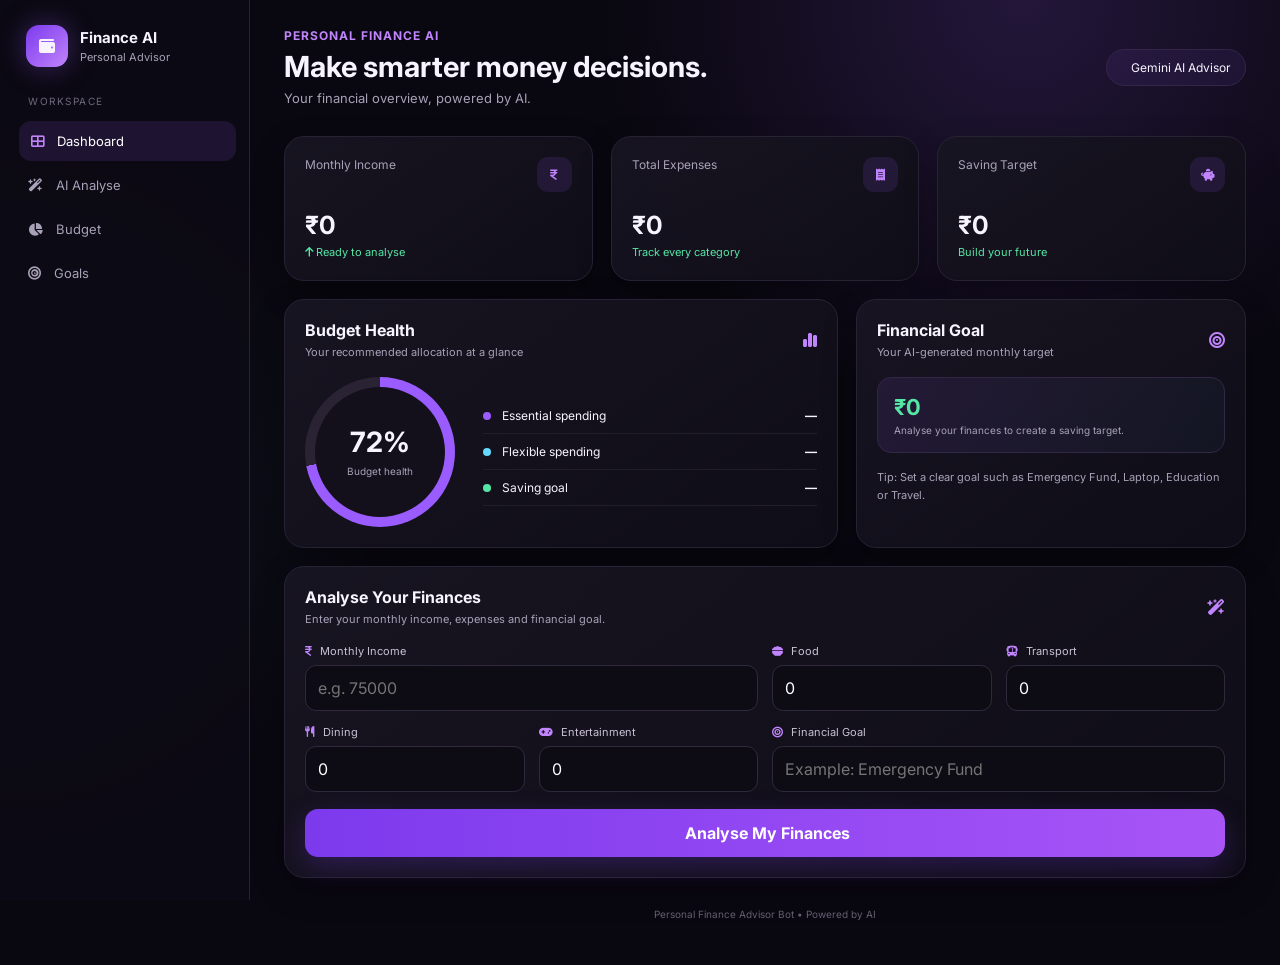
==== templates/index.html @ 284d6d4d "Initial commit - Personal Finance Advisor Bot" ====
<!DOCTYPE html>
<html lang="en">
<head>
<meta charset="UTF-8">
<meta name="viewport" content="width=device-width, initial-scale=1.0">

<title>Personal Finance AI</title>

<link rel="preconnect" href="https://fonts.googleapis.com">
<link rel="preconnect" href="https://fonts.gstatic.com" crossorigin>
<link href="https://fonts.googleapis.com/css2?family=Inter:wght@400;500;600;700;800&display=swap" rel="stylesheet">

<link rel="stylesheet"
href="https://cdnjs.cloudflare.com/ajax/libs/font-awesome/6.5.2/css/all.min.css">

<style>

*{
    box-sizing:border-box;
    margin:0;
    padding:0;
}

:root{
    --bg:#09070f;
    --panel:#12101b;
    --panel2:#171421;
    --line:#282235;
    --purple:#9b5cff;
    --violet:#c084fc;
    --text:#f7f3ff;
    --muted:#a8a1b8;
    --green:#55e6a5;
    --red:#ff6b8a;
    --cyan:#64d9ff;
}

body{
    font-family:Inter,sans-serif;
    background:
    radial-gradient(
        circle at 80% 0%,
        rgba(155,92,255,.18),
        transparent 30%
    ),
    radial-gradient(
        circle at 0% 50%,
        rgba(100,217,255,.07),
        transparent 28%
    ),
    var(--bg);

    color:var(--text);
    min-height:100vh;
}

button,
input{
    font:inherit;
}

/* ================= SIDEBAR ================= */

.app{
    display:flex;
    min-height:100vh;
}

.sidebar{
    width:250px;

    background:rgba(13,11,20,.9);

    border-right:1px solid var(--line);

    padding:25px 16px;

    position:fixed;

    inset:0 auto 0 0;

    z-index:10;
}

.logo{
    display:flex;
    align-items:center;
    gap:12px;

    padding:0 10px 28px;
}

.logo-icon{
    width:42px;
    height:42px;

    border-radius:13px;

    display:grid;
    place-items:center;

    background:
    linear-gradient(
        135deg,
        #7c3aed,
        #c084fc
    );

    box-shadow:
    0 0 28px rgba(155,92,255,.35);
}

.logo h2{
    font-size:15px;
}

.logo span{
    display:block;

    color:var(--muted);

    font-size:11px;

    margin-top:3px;
}

.nav-title{
    font-size:10px;

    text-transform:uppercase;

    letter-spacing:1.5px;

    color:#6f687e;

    padding:0 12px 10px;
}

.nav a{
    display:flex;

    align-items:center;

    gap:13px;

    color:var(--muted);

    text-decoration:none;

    padding:12px;

    border-radius:12px;

    margin:4px 0;

    font-size:13px;

    transition:.25s;
}

.nav a:hover,
.nav a.active{

    background:
    rgba(155,92,255,.13);

    color:#fff;

    transform:translateX(3px);
}

.nav a.active i{
    color:var(--violet);
}

/* ================= MAIN ================= */

.main{
    margin-left:250px;

    width:
    calc(100% - 250px);

    padding:
    28px 34px 45px;
}

.topbar{
    display:flex;

    justify-content:space-between;

    align-items:center;

    margin-bottom:30px;
}

.eyebrow{
    color:var(--violet);

    font-size:12px;

    font-weight:700;

    letter-spacing:1px;

    text-transform:uppercase;
}

.topbar h1{
    font-size:29px;

    margin-top:6px;
}

.topbar p{
    color:var(--muted);

    font-size:13px;

    margin-top:6px;
}

.ai-badge{
    padding:10px 14px;

    border:1px solid #34254b;

    border-radius:30px;

    background:
    rgba(155,92,255,.08);

    font-size:12px;
}

.ai-badge i{
    color:var(--violet);

    margin-right:7px;
}

/* ================= GRID ================= */

.grid{
    display:grid;

    grid-template-columns:
    repeat(12,1fr);

    gap:18px;
}

.card{
    background:
    linear-gradient(
        145deg,
        rgba(24,21,34,.95),
        rgba(15,13,23,.95)
    );

    border:1px solid var(--line);

    border-radius:20px;

    padding:20px;

    box-shadow:
    0 12px 35px rgba(0,0,0,.18);

    transition:.25s;
}

.card:hover{

    transform:
    translateY(-3px);

    border-color:#403153;

    box-shadow:
    0 18px 45px rgba(0,0,0,.25);
}

/* ================= STAT CARDS ================= */

.stat{
    grid-column:span 4;

    min-height:135px;
}

.stat-head{
    display:flex;

    justify-content:space-between;

    color:var(--muted);

    font-size:12px;
}

.stat-icon{
    width:35px;
    height:35px;

    border-radius:11px;

    display:grid;

    place-items:center;

    background:
    rgba(155,92,255,.12);

    color:var(--violet);
}

.stat h2{
    font-size:25px;

    margin-top:18px;
}

.stat small{
    color:var(--green);

    font-size:11px;
}

/* ================= SECTIONS ================= */

.section-card{
    grid-column:span 7;
}

.side-card{
    grid-column:span 5;
}

.card-title{
    display:flex;

    justify-content:space-between;

    align-items:center;

    margin-bottom:18px;
}

.card-title h3{
    font-size:16px;
}

.card-title p{
    color:var(--muted);

    font-size:11px;

    margin-top:5px;
}

/* ================= CIRCLE ================= */

.circle-wrap{
    display:flex;

    align-items:center;

    gap:28px;
}

.circle{

    width:150px;
    height:150px;

    border-radius:50%;

    display:grid;

    place-items:center;

    position:relative;

    background:
    conic-gradient(
        var(--purple) 0 72%,
        #292333 72% 100%
    );

    animation:
    circleIn 1s ease both;
}

.circle:before{

    content:"";

    position:absolute;

    inset:10px;

    border-radius:50%;

    background:#13101c;
}

.circle-content{

    position:relative;

    text-align:center;
}

.circle-content strong{

    display:block;

    font-size:28px;
}

.circle-content span{

    color:var(--muted);

    font-size:10px;
}

.legend{
    flex:1;
}

.legend-row{

    display:flex;

    justify-content:space-between;

    padding:10px 0;

    border-bottom:1px solid #211d2b;

    font-size:12px;
}

.dot{

    width:8px;
    height:8px;

    border-radius:50%;

    display:inline-block;

    margin-right:8px;

    background:var(--purple);
}

/* ================= FORM ================= */

.form-card{
    grid-column:span 12;
}

.form-grid{

    display:grid;

    grid-template-columns:
    repeat(4,1fr);

    gap:14px;
}

.input-group label{

    display:block;

    color:#c9c2d5;

    font-size:11px;

    margin-bottom:7px;
}

.input-group label i{

    color:var(--violet);

    margin-right:5px;
}

.input-group input{

    width:100%;

    background:#0d0b14;

    border:1px solid #30293c;

    color:#fff;

    border-radius:11px;

    padding:12px;

    outline:none;

    transition:.2s;
}

.input-group input:focus{

    border-color:var(--purple);

    box-shadow:
    0 0 0 3px
    rgba(155,92,255,.1);
}

.full{
    grid-column:span 2;
}

/* ================= BUTTON ================= */

.analyse-btn{

    margin-top:17px;

    width:100%;

    border:0;

    border-radius:13px;

    padding:14px;

    color:white;

    font-weight:700;

    cursor:pointer;

    background:
    linear-gradient(
        90deg,
        #7c3aed,
        #a855f7
    );

    box-shadow:
    0 10px 28px
    rgba(124,58,237,.25);

    transition:.25s;
}

.analyse-btn:hover{

    transform:
    translateY(-2px);

    box-shadow:
    0 15px 35px
    rgba(124,58,237,.35);
}

/* ================= LOADING ================= */

.loading{

    padding:20px;

    text-align:center;

    color:var(--violet);

    animation:pulse 1s infinite;
}

.hidden{
    display:none!important;
}

/* ================= RESULTS ================= */

.results-section{
    margin-top:18px;
}

/* ================= BUDGET ================= */

.budget-item{

    padding:14px;

    background:#0f0d16;

    border:1px solid #262130;

    border-radius:14px;

    margin:10px 0;
}

.budget-item-top{

    display:flex;

    justify-content:space-between;

    font-size:13px;
}

.budget-item-top strong{
    color:var(--green);
}

.budget-percentage{

    display:flex;

    justify-content:space-between;

    color:var(--muted);

    font-size:11px;

    margin:10px 0 6px;
}

.progress-track{

    height:6px;

    background:#292433;

    border-radius:10px;

    overflow:hidden;
}

.progress-bar{

    height:100%;

    border-radius:10px;

    background:
    linear-gradient(
        90deg,
        #7c3aed,
        #c084fc
    );

    transition:
    width 1s ease;
}

/* ================= ANALYSIS ================= */

.analysis-chip{

    display:flex;

    gap:12px;

    padding:14px;

    border-radius:14px;

    margin:10px 0;

    border:1px solid #292334;
}

.analysis-chip.on-track{

    background:
    rgba(85,230,165,.06);

    border-left:
    3px solid var(--green);
}

.analysis-chip.overspending{

    background:
    rgba(255,107,138,.06);

    border-left:
    3px solid var(--red);
}

.analysis-icon{

    padding-top:2px;

    color:var(--green);
}

.overspending .analysis-icon{
    color:var(--red);
}

.analysis-content{
    flex:1;
}

.analysis-top{

    display:flex;

    gap:7px;

    align-items:center;
}

.analysis-status{

    color:var(--muted);

    font-size:11px;
}

.analysis-details{

    display:flex;

    gap:15px;

    color:#d8d1e3;

    font-size:11px;

    margin:7px 0;
}

.analysis-content p{

    color:var(--muted);

    font-size:11px;

    line-height:1.5;
}

/* ================= SUGGESTIONS ================= */

.suggestions-list{
    list-style:none;
}

.suggestions-list li{

    display:flex;

    gap:12px;

    padding:13px 0;

    border-bottom:1px solid #272231;
}

.suggestion-icon{

    width:32px;

    height:32px;

    border-radius:10px;

    display:grid;

    place-items:center;

    background:
    rgba(155,92,255,.12);

    color:var(--violet);
}

.suggestion-content{
    flex:1;

    font-size:12px;
}

.suggestion-meta{

    display:flex;

    gap:14px;

    color:var(--muted);

    font-size:10px;

    margin-top:6px;
}

/* ================= GOAL ================= */

.target-card{

    margin-top:12px;

    padding:16px;

    border-radius:14px;

    background:
    linear-gradient(
        90deg,
        rgba(155,92,255,.1),
        rgba(100,217,255,.04)
    );

    border:1px solid #332747;
}

.target-card strong{

    font-size:22px;

    color:var(--green);
}

.target-card span{

    display:block;

    color:var(--muted);

    font-size:10px;

    margin-top:4px;
}

/* ================= FOOTER ================= */

footer{

    text-align:center;

    color:#655e70;

    font-size:10px;

    margin-top:30px;
}

/* ================= ANIMATIONS ================= */

@keyframes circleIn{

    from{
        transform:
        scale(.75)
        rotate(-45deg);

        opacity:0;
    }

    to{
        transform:
        scale(1)
        rotate(0);

        opacity:1;
    }
}

@keyframes pulse{

    50%{
        opacity:.45;
    }
}

/* ================= RESPONSIVE ================= */

@media(max-width:1000px){

    .sidebar{
        width:78px;
    }

    .logo div:last-child,
    .nav-title,
    .nav a span{
        display:none;
    }

    .nav a{
        justify-content:center;
    }

    .main{

        margin-left:78px;

        width:
        calc(100% - 78px);
    }

    .stat{
        grid-column:span 6;
    }

    .section-card,
    .side-card{
        grid-column:span 12;
    }
}

@media(max-width:650px){

    .main{
        padding:20px 14px;
    }

    .topbar h1{
        font-size:22px;
    }

    .stat,
    .section-card,
    .side-card,
    .form-card{
        grid-column:span 12;
    }

    .form-grid{
        grid-template-columns:1fr;
    }

    .full{
        grid-column:span 1;
    }

    .circle-wrap{
        flex-direction:column;
    }

    .sidebar{
        display:none;
    }

    .main{
        margin-left:0;

        width:100%;
    }
}

</style>
</head>


<body>

<div class="app">

<!-- ================= SIDEBAR ================= -->

<aside class="sidebar">

<div class="logo">

<div class="logo-icon">
<i class="fa-solid fa-wallet"></i>
</div>

<div>
<h2>Finance AI</h2>
<span>Personal Advisor</span>
</div>

</div>


<div class="nav-title">
Workspace
</div>


<nav class="nav">

<a class="active" href="#dashboard">

<i class="fa-solid fa-table-cells-large"></i>

<span>
Dashboard
</span>

</a>


<a href="#analyse">

<i class="fa-solid fa-wand-magic-sparkles"></i>

<span>
AI Analyse
</span>

</a>


<a href="#budget">

<i class="fa-solid fa-chart-pie"></i>

<span>
Budget
</span>

</a>


<a href="#goals">

<i class="fa-solid fa-bullseye"></i>

<span>
Goals
</span>

</a>

</nav>

</aside>


<!-- ================= MAIN ================= -->

<main class="main">


<header class="topbar" id="dashboard">

<div>

<div class="eyebrow">
Personal Finance AI
</div>

<h1>
Make smarter money decisions.
</h1>

<p>
Your financial overview, powered by AI.
</p>

</div>


<div class="ai-badge">

<i class="fa-solid fa-sparkles"></i>

Gemini AI Advisor

</div>

</header>


<!-- ================= STATS ================= -->

<div class="grid">


<div class="card stat">

<div class="stat-head">

<span>
Monthly Income
</span>

<div class="stat-icon">
<i class="fa-solid fa-indian-rupee-sign"></i>
</div>

</div>

<h2 id="incomeStat">
₹0
</h2>

<small>
<i class="fa-solid fa-arrow-up"></i>
Ready to analyse
</small>

</div>


<div class="card stat">

<div class="stat-head">

<span>
Total Expenses
</span>

<div class="stat-icon">
<i class="fa-solid fa-receipt"></i>
</div>

</div>

<h2 id="expenseStat">
₹0
</h2>

<small>
Track every category
</small>

</div>


<div class="card stat">

<div class="stat-head">

<span>
Saving Target
</span>

<div class="stat-icon">
<i class="fa-solid fa-piggy-bank"></i>
</div>

</div>

<h2 id="savingStat">
₹0
</h2>

<small>
Build your future
</small>

</div>


<!-- ================= BUDGET HEALTH ================= -->

<section class="card section-card" id="budget">

<div class="card-title">

<div>

<h3>
Budget Health
</h3>

<p>
Your recommended allocation at a glance
</p>

</div>

<i class="fa-solid fa-chart-simple"
style="color:var(--violet)">
</i>

</div>


<div class="circle-wrap">


<div class="circle">

<div class="circle-content">

<strong id="healthPercent">
72%
</strong>

<span>
Budget health
</span>

</div>

</div>


<div class="legend" id="budgetSummary">

<div class="legend-row">

<span>
<i class="dot"></i>
Essential spending
</span>

<b>—</b>

</div>


<div class="legend-row">

<span>
<i class="dot"
style="background:var(--cyan)">
</i>

Flexible spending
</span>

<b>—</b>

</div>


<div class="legend-row">

<span>
<i class="dot"
style="background:var(--green)">
</i>

Saving goal
</span>

<b>—</b>

</div>

</div>

</div>

</section>


<!-- ================= FINANCIAL GOAL ================= -->

<section class="card side-card" id="goals">

<div class="card-title">

<div>

<h3>
Financial Goal
</h3>

<p>
Your AI-generated monthly target
</p>

</div>

<i class="fa-solid fa-bullseye"
style="color:var(--violet)">
</i>

</div>


<div class="target-card">

<strong id="goalAmount">
₹0
</strong>

<span id="goalText">
Analyse your finances to create a saving target.
</span>

</div>


<div style="
margin-top:16px;
color:var(--muted);
font-size:11px;
line-height:1.6">

Tip: Set a clear goal such as Emergency Fund,
Laptop, Education or Travel.

</div>

</section>


<!-- ================= FORM ================= -->

<section class="card form-card" id="analyse">

<div class="card-title">

<div>

<h3>
Analyse Your Finances
</h3>

<p>
Enter your monthly income, expenses and financial goal.
</p>

</div>

<i class="fa-solid fa-wand-magic-sparkles"
style="color:var(--violet)">
</i>

</div>


<form id="financeForm">


<div class="form-grid">


<div class="input-group full">

<label for="income">

<i class="fa-solid fa-indian-rupee-sign"></i>

Monthly Income

</label>

<input
type="number"
id="income"
min="1"
placeholder="e.g. 75000"
required
>

</div>


<div class="input-group">

<label for="food">

<i class="fa-solid fa-bowl-food"></i>

Food

</label>

<input
type="number"
id="food"
min="0"
value="0"
>

</div>


<div class="input-group">

<label for="transport">

<i class="fa-solid fa-bus"></i>

Transport

</label>

<input
type="number"
id="transport"
min="0"
value="0"
>

</div>


<div class="input-group">

<label for="dining">

<i class="fa-solid fa-utensils"></i>

Dining

</label>

<input
type="number"
id="dining"
min="0"
value="0"
>

</div>


<div class="input-group">

<label for="entertainment">

<i class="fa-solid fa-gamepad"></i>

Entertainment

</label>

<input
type="number"
id="entertainment"
min="0"
value="0"
>

</div>


<div class="input-group full">

<label for="goal">

<i class="fa-solid fa-bullseye"></i>

Financial Goal

</label>

<input
type="text"
id="goal"
placeholder="Example: Emergency Fund"
>

</div>


</div>


<button
class="analyse-btn"
type="submit">

<i class="fa-solid fa-sparkles"></i>

Analyse My Finances

</button>


</form>

</section>

</div>


<!-- ================= LOADING ================= -->

<div
id="loading"
class="loading hidden">

<i class="fa-solid fa-spinner fa-spin"></i>

Analysing your finances with AI...

</div>


<!-- ================= RESULTS ================= -->

<section
id="resultsSection"
class="results-section hidden">


<div class="grid">


<!-- BUDGET RESULT -->

<section class="card section-card">

<div class="card-title">

<div>

<h3>
Budget Plan
</h3>

<p>
Recommended monthly allocation
</p>

</div>

<i class="fa-solid fa-wallet"
style="color:var(--violet)">
</i>

</div>


<div id="budgetResults">
</div>

</section>


<!-- ANALYSIS RESULT -->

<section class="card side-card">

<div class="card-title">

<div>

<h3>
Spending Analysis
</h3>

<p>
Understand your spending behaviour
</p>

</div>

<i class="fa-solid fa-chart-column"
style="color:var(--violet)">
</i>

</div>


<div id="analysisResults">
</div>

</section>


<!-- SUGGESTIONS -->

<section class="card form-card">

<div class="card-title">

<div>

<h3>
Saving Suggestions
</h3>

<p>
AI-powered actions to improve your savings
</p>

</div>

<i class="fa-solid fa-piggy-bank"
style="color:var(--violet)">
</i>

</div>


<ol
id="suggestionResults"
class="suggestions-list">
</ol>

</section>


</div>

</section>


<footer>

Personal Finance Advisor Bot
•
Powered by AI

</footer>


</main>

</div>


<script>

/* ================= HELPERS ================= */

const form =
document.getElementById("financeForm");


const money =
n =>
"₹" +
Number(n || 0)
.toLocaleString("en-IN");


function escapeHtml(value){

    const div =
    document.createElement("div");

    div.textContent =
    String(value ?? "");

    return div.innerHTML;
}


/* ================= FORM SUBMIT ================= */

form.addEventListener(
"submit",
async function(event){

event.preventDefault();


const income =
Number(
document.getElementById("income").value || 0
);


const expenses = {

food:
document.getElementById("food").value,

transport:
document.getElementById("transport").value,

dining:
document.getElementById("dining").value,

entertainment:
document.getElementById("entertainment").value

};


const total =
Object.values(expenses)
.reduce(
(sum,value) =>
sum + Number(value || 0),
0
);


/* Update stats */

document.getElementById(
"incomeStat"
).textContent =
money(income);


document.getElementById(
"expenseStat"
).textContent =
money(total);


/* Loading */

const loading =
document.getElementById("loading");


const results =
document.getElementById(
"resultsSection"
);


loading.classList.remove(
"hidden"
);


results.classList.add(
"hidden"
);


try{


const response =
await fetch(
"/analyse",
{

method:"POST",

headers:{
"Content-Type":
"application/json"
},

body:
JSON.stringify({

income:income,

expenses:expenses,

goal:
document.getElementById(
"goal"
).value

})

}
);


const result =
await response.json();


if(!response.ok){

throw new Error(
result.details ||
result.error ||
"Something went wrong"
);

}


displayResults(result);


results.classList.remove(
"hidden"
);


setTimeout(
() => {

results.scrollIntoView({

behavior:"smooth",

block:"start"

});

},
100
);


}

catch(error){

alert(
"❌ Gemini API Error: " +
error.message
);

console.error(error);

}

finally{

loading.classList.add(
"hidden"
);

}

}
);


/* ================= DISPLAY RESULTS ================= */

function displayResults(data){

const budget =
data.budget_plan || {};


const all = [

...(budget.fixed_expenses || []),

...(budget.variable_expenses || [])

];


const totalBudget =
all.reduce(
(sum,item) =>
sum + Number(item.amount || 0),
0
);


const income =
Number(
document.getElementById(
"income"
).value || 0
);


const saving =
Number(
budget.saving_target || 0
);


/* Stats */

document.getElementById(
"savingStat"
).textContent =
money(saving);


document.getElementById(
"goalAmount"
).textContent =
money(saving);


document.getElementById(
"goalText"
).textContent =

document.getElementById(
"goal"
).value ||

"Recommended monthly savings goal";


/* Budget health */

const health =
income
?
Math.max(
0,
Math.min(
100,
Math.round(
(1 - totalBudget / income)
* 100
)
)
)
:
0;


document.getElementById(
"healthPercent"
).textContent =
health + "%";


/* Summary */

document.getElementById(
"budgetSummary"
).innerHTML = `

<div class="legend-row">

<span>

<i class="dot"></i>

Recommended expenses

</span>

<b>
${money(totalBudget)}
</b>

</div>


<div class="legend-row">

<span>

<i
class="dot"
style="background:var(--cyan)">
</i>

Saving target

</span>

<b>
${money(saving)}
</b>

</div>


<div class="legend-row">

<span>

<i
class="dot"
style="background:var(--green)">
</i>

Income

</span>

<b>
${money(income)}
</b>

</div>

`;


/* Budget */

const budgetContainer =
document.getElementById(
"budgetResults"
);


budgetContainer.innerHTML =
"";


all.forEach(
item => {

addBudgetCard(
item.category,
item.amount,
item.percentage,
budgetContainer
);

}
);


addSavingTargetCard(
saving,
budgetContainer
);


/* Analysis */

const analysisContainer =
document.getElementById(
"analysisResults"
);


analysisContainer.innerHTML =
"";


(
data.spending_analysis || []
)
.forEach(
item => {

addAnalysisCard(
item,
analysisContainer
);

}
);


/* Suggestions */

const suggestionContainer =
document.getElementById(
"suggestionResults"
);


suggestionContainer.innerHTML =
"";


(
data.saving_suggestions || []
)
.forEach(
item => {

addSuggestion(
item,
suggestionContainer
);

}
);

}


/* ================= BUDGET CARD ================= */

function addBudgetCard(
category,
amount,
percentage,
container
){

const percentageValue =
Math.max(
0,
Math.min(
100,
Number(percentage || 0)
)
);


const div =
document.createElement("div");


div.className =
"budget-item";


div.innerHTML = `

<div class="budget-item-top">

<span>
${escapeHtml(
category || "Budget"
)}
</span>

<strong>
${money(amount)}
</strong>

</div>


<div class="budget-percentage">

<span>
Recommended allocation
</span>

<span>
${percentageValue}%
</span>

</div>


<div class="progress-track">

<div
class="progress-bar"
style="width:${percentageValue}%">
</div>

</div>

`;


container.appendChild(
div
);

}


/* ================= SAVING TARGET ================= */

function addSavingTargetCard(
amount,
container
){

const div =
document.createElement("div");


div.className =
"budget-item";


div.innerHTML = `

<div class="budget-item-top">

<span>

<i class="fa-solid fa-piggy-bank"></i>

Saving Target

</span>

<strong>
${money(amount)}
</strong>

</div>


<div
style="
color:var(--muted);
font-size:11px;
margin-top:7px;
">

<i class="fa-solid fa-bullseye"></i>

Recommended monthly savings goal

</div>

`;


container.appendChild(
div
);

}


/* ================= ANALYSIS ================= */

function addAnalysisCard(
item,
container
){

if(
!item ||
typeof item !== "object"
){

item = {

category:"Expense",

amount:0,

percentage:0,

status:"On Track",

message:String(item)

};

}


const isOverspending =

String(
item.status || ""
)
.toLowerCase()
.includes(
"overspending"
);


const div =
document.createElement("div");


div.className =

"analysis-chip " +

(
isOverspending
?
"overspending"
:
"on-track"
);


div.innerHTML = `

<div class="analysis-icon">

<i
class="fa-solid
${isOverspending
?
"fa-triangle-exclamation"
:
"fa-circle-check"}">
</i>

</div>


<div class="analysis-content">


<div class="analysis-top">

<strong>

${escapeHtml(
item.category ||
"Expense"
)}

</strong>

<span class="analysis-status">

${escapeHtml(
item.status ||
"On Track"
)}

</span>

</div>


<div class="analysis-details">

<span>
${money(item.amount)}
</span>

<span>
${Number(item.percentage || 0)}%
of income
</span>

</div>


<p>

${escapeHtml(
item.message ||
"Spending analysis available."
)}

</p>


</div>

`;


container.appendChild(
div
);

}


/* ================= SUGGESTIONS ================= */

function addSuggestion(
item,
container
){

const li =
document.createElement("li");


if(
item &&
typeof item === "object"
){

li.innerHTML = `

<span class="suggestion-icon">

<i class="fa-solid fa-piggy-bank">
</i>

</span>


<div class="suggestion-content">

<strong>

${escapeHtml(
item.suggestion ||
"Saving suggestion"
)}

</strong>


<div class="suggestion-meta">

<span>

<i class="fa-solid fa-indian-rupee-sign">
</i>

Save
${money(item.amount)}

</span>


<span>

<i class="fa-solid fa-bullseye">
</i>

${escapeHtml(
item.target ||
"Monthly savings"
)}

</span>

</div>

</div>

`;

}

else{

li.innerHTML = `

<span class="suggestion-icon">

<i class="fa-solid fa-piggy-bank">
</i>

</span>

<span>
${escapeHtml(item)}
</span>

`;

}


container.appendChild(
li
);

}

</script>

</body>
</html>
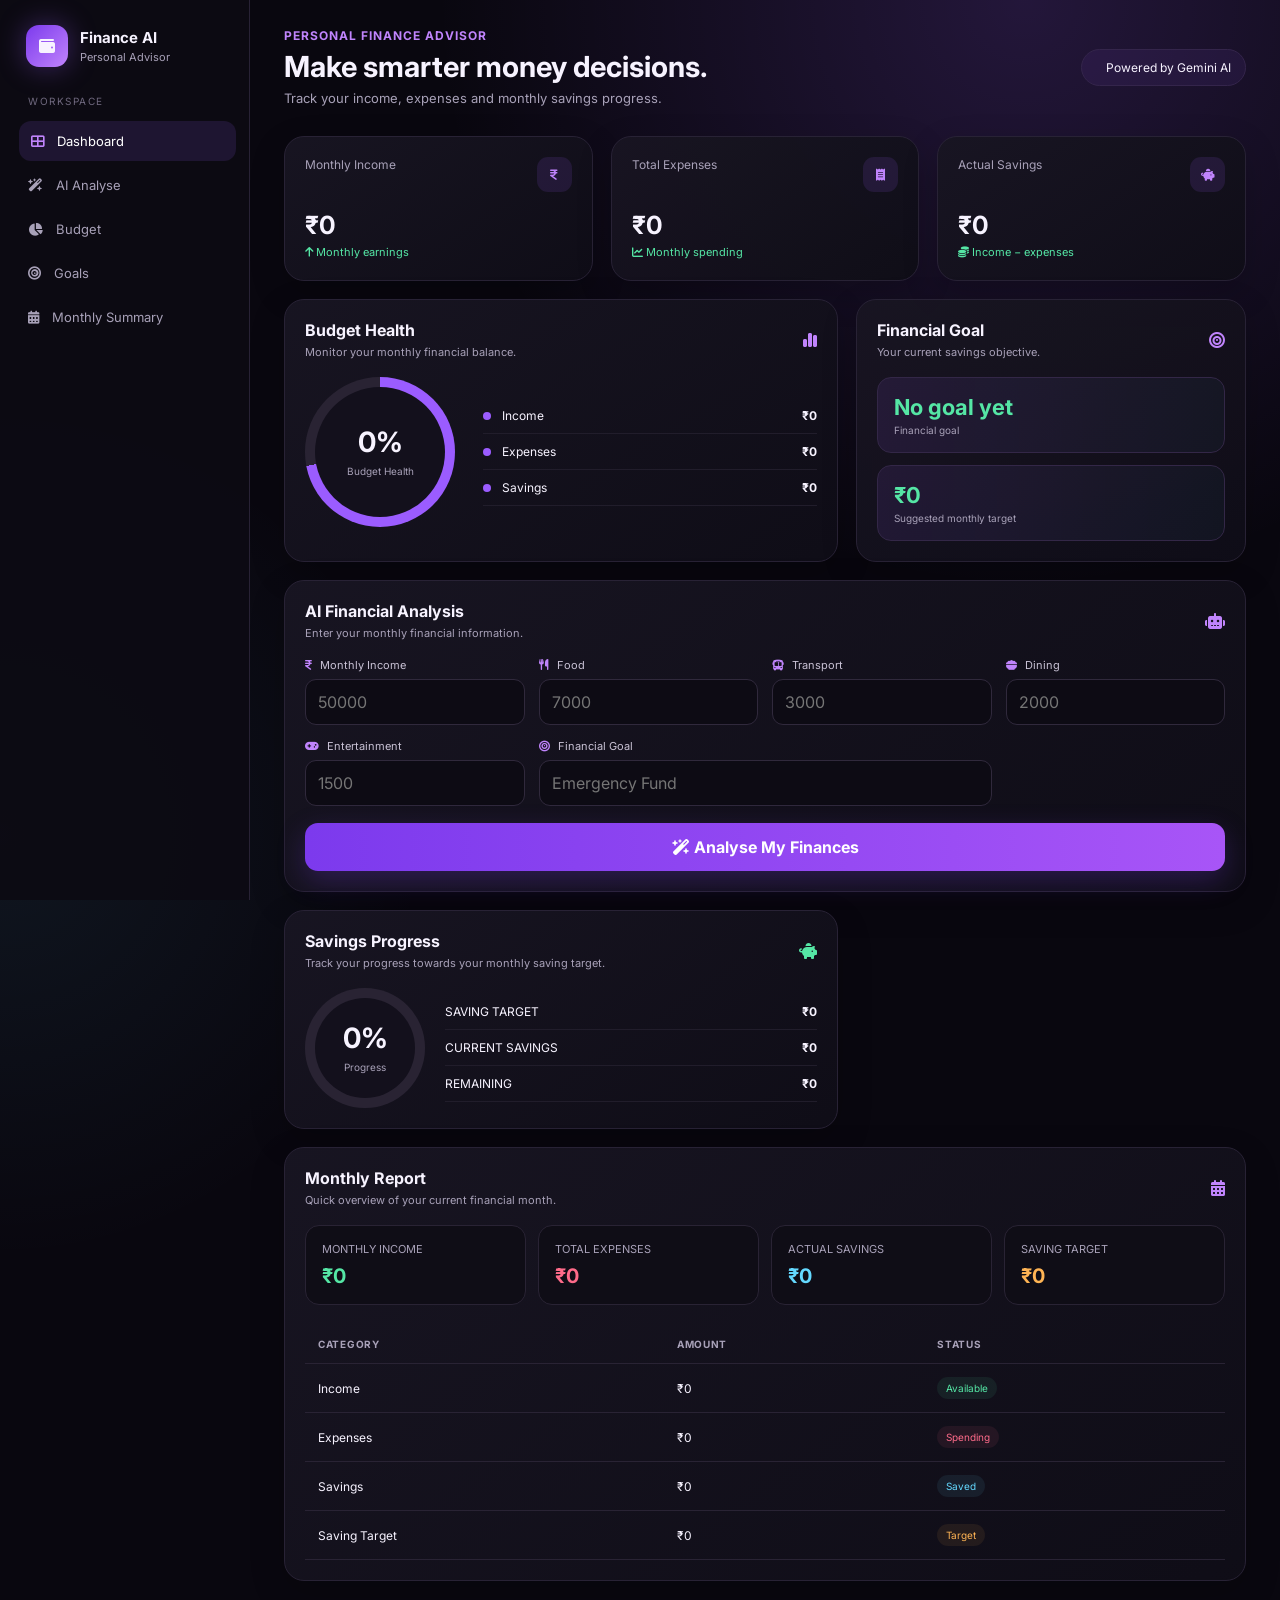
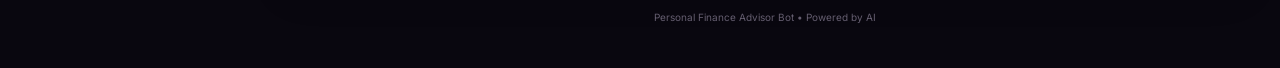
==== commit b1fbb5a5: "Complete finance advisor app" ====
--- a/templates/index.html
+++ b/templates/index.html
@@ -4,7 +4,7 @@
 <meta charset="UTF-8">
 <meta name="viewport" content="width=device-width, initial-scale=1.0">
 
-<title>Personal Finance AI</title>
+<title>Personal Finance Advisor Bot</title>
 
 <link rel="preconnect" href="https://fonts.googleapis.com">
 <link rel="preconnect" href="https://fonts.gstatic.com" crossorigin>
@@ -14,7 +14,6 @@
 href="https://cdnjs.cloudflare.com/ajax/libs/font-awesome/6.5.2/css/all.min.css">
 
 <style>
-
 *{
     box-sizing:border-box;
     margin:0;
@@ -33,52 +32,45 @@
     --green:#55e6a5;
     --red:#ff6b8a;
     --cyan:#64d9ff;
+    --orange:#ffb454;
+}
+
+html{
+    scroll-behavior:smooth;
 }
 
 body{
     font-family:Inter,sans-serif;
     background:
-    radial-gradient(
-        circle at 80% 0%,
-        rgba(155,92,255,.18),
-        transparent 30%
-    ),
-    radial-gradient(
-        circle at 0% 50%,
-        rgba(100,217,255,.07),
-        transparent 28%
-    ),
-    var(--bg);
-
+        radial-gradient(circle at 80% 0%,rgba(155,92,255,.18),transparent 30%),
+        radial-gradient(circle at 0% 50%,rgba(100,217,255,.07),transparent 28%),
+        var(--bg);
     color:var(--text);
     min-height:100vh;
 }
 
-button,
-input{
+button,input{
     font:inherit;
 }
 
-/* ================= SIDEBAR ================= */
+button{
+    cursor:pointer;
+}
 
 .app{
     display:flex;
     min-height:100vh;
 }
 
+/* SIDEBAR */
+
 .sidebar{
     width:250px;
-
-    background:rgba(13,11,20,.9);
-
+    background:rgba(13,11,20,.94);
     border-right:1px solid var(--line);
-
     padding:25px 16px;
-
     position:fixed;
-
     inset:0 auto 0 0;
-
     z-index:10;
 }
 
@@ -86,28 +78,17 @@
     display:flex;
     align-items:center;
     gap:12px;
-
     padding:0 10px 28px;
 }
 
 .logo-icon{
     width:42px;
     height:42px;
-
     border-radius:13px;
-
     display:grid;
     place-items:center;
-
-    background:
-    linear-gradient(
-        135deg,
-        #7c3aed,
-        #c084fc
-    );
-
-    box-shadow:
-    0 0 28px rgba(155,92,255,.35);
+    background:linear-gradient(135deg,#7c3aed,#c084fc);
+    box-shadow:0 0 28px rgba(155,92,255,.35);
 }
 
 .logo h2{
@@ -116,56 +97,36 @@
 
 .logo span{
     display:block;
-
     color:var(--muted);
-
     font-size:11px;
-
     margin-top:3px;
 }
 
 .nav-title{
     font-size:10px;
-
     text-transform:uppercase;
-
     letter-spacing:1.5px;
-
     color:#6f687e;
-
     padding:0 12px 10px;
 }
 
 .nav a{
     display:flex;
-
     align-items:center;
-
     gap:13px;
-
     color:var(--muted);
-
     text-decoration:none;
-
     padding:12px;
-
     border-radius:12px;
-
     margin:4px 0;
-
     font-size:13px;
-
     transition:.25s;
 }
 
 .nav a:hover,
 .nav a.active{
-
-    background:
-    rgba(155,92,255,.13);
-
+    background:rgba(155,92,255,.13);
     color:#fff;
-
     transform:translateX(3px);
 }
 
@@ -173,162 +134,106 @@
     color:var(--violet);
 }
 
-/* ================= MAIN ================= */
+/* MAIN */
 
 .main{
     margin-left:250px;
-
-    width:
-    calc(100% - 250px);
-
-    padding:
-    28px 34px 45px;
+    width:calc(100% - 250px);
+    padding:28px 34px 45px;
 }
 
 .topbar{
     display:flex;
-
     justify-content:space-between;
-
     align-items:center;
-
     margin-bottom:30px;
 }
 
 .eyebrow{
     color:var(--violet);
-
     font-size:12px;
-
     font-weight:700;
-
     letter-spacing:1px;
-
     text-transform:uppercase;
 }
 
 .topbar h1{
     font-size:29px;
-
     margin-top:6px;
 }
 
 .topbar p{
     color:var(--muted);
-
     font-size:13px;
-
     margin-top:6px;
 }
 
 .ai-badge{
     padding:10px 14px;
-
     border:1px solid #34254b;
-
     border-radius:30px;
-
-    background:
-    rgba(155,92,255,.08);
-
+    background:rgba(155,92,255,.08);
     font-size:12px;
 }
 
 .ai-badge i{
     color:var(--violet);
-
     margin-right:7px;
 }
 
-/* ================= GRID ================= */
+/* GRID */
 
 .grid{
     display:grid;
-
-    grid-template-columns:
-    repeat(12,1fr);
-
+    grid-template-columns:repeat(12,1fr);
     gap:18px;
 }
 
 .card{
-    background:
-    linear-gradient(
-        145deg,
-        rgba(24,21,34,.95),
-        rgba(15,13,23,.95)
-    );
-
+    background:linear-gradient(145deg,rgba(24,21,34,.96),rgba(15,13,23,.96));
     border:1px solid var(--line);
-
     border-radius:20px;
-
     padding:20px;
-
-    box-shadow:
-    0 12px 35px rgba(0,0,0,.18);
-
+    box-shadow:0 12px 35px rgba(0,0,0,.18);
     transition:.25s;
 }
 
 .card:hover{
-
-    transform:
-    translateY(-3px);
-
+    transform:translateY(-2px);
     border-color:#403153;
-
-    box-shadow:
-    0 18px 45px rgba(0,0,0,.25);
-}
-
-/* ================= STAT CARDS ================= */
+}
 
 .stat{
     grid-column:span 4;
-
     min-height:135px;
 }
 
 .stat-head{
     display:flex;
-
     justify-content:space-between;
-
     color:var(--muted);
-
     font-size:12px;
 }
 
 .stat-icon{
     width:35px;
     height:35px;
-
     border-radius:11px;
-
     display:grid;
-
     place-items:center;
-
-    background:
-    rgba(155,92,255,.12);
-
+    background:rgba(155,92,255,.12);
     color:var(--violet);
 }
 
 .stat h2{
     font-size:25px;
-
     margin-top:18px;
 }
 
 .stat small{
     color:var(--green);
-
     font-size:11px;
 }
-
-/* ================= SECTIONS ================= */
 
 .section-card{
     grid-column:span 7;
@@ -340,11 +245,8 @@
 
 .card-title{
     display:flex;
-
     justify-content:space-between;
-
     align-items:center;
-
     margin-bottom:18px;
 }
 
@@ -354,76 +256,48 @@
 
 .card-title p{
     color:var(--muted);
-
     font-size:11px;
-
     margin-top:5px;
 }
 
-/* ================= CIRCLE ================= */
+/* CIRCLE */
 
 .circle-wrap{
     display:flex;
-
     align-items:center;
-
     gap:28px;
 }
 
 .circle{
-
     width:150px;
     height:150px;
-
     border-radius:50%;
-
     display:grid;
-
     place-items:center;
-
     position:relative;
-
-    background:
-    conic-gradient(
-        var(--purple) 0 72%,
-        #292333 72% 100%
-    );
-
-    animation:
-    circleIn 1s ease both;
+    background:conic-gradient(var(--purple) 0 72%,#292333 72% 100%);
 }
 
 .circle:before{
-
     content:"";
-
     position:absolute;
-
     inset:10px;
-
     border-radius:50%;
-
     background:#13101c;
 }
 
 .circle-content{
-
     position:relative;
-
     text-align:center;
 }
 
 .circle-content strong{
-
     display:block;
-
     font-size:28px;
 }
 
 .circle-content span{
-
     color:var(--muted);
-
     font-size:10px;
 }
 
@@ -432,186 +306,109 @@
 }
 
 .legend-row{
-
     display:flex;
-
     justify-content:space-between;
-
     padding:10px 0;
-
     border-bottom:1px solid #211d2b;
-
     font-size:12px;
 }
 
 .dot{
-
     width:8px;
     height:8px;
-
     border-radius:50%;
-
     display:inline-block;
-
     margin-right:8px;
-
     background:var(--purple);
 }
 
-/* ================= FORM ================= */
+/* FORM */
 
 .form-card{
     grid-column:span 12;
 }
 
 .form-grid{
-
     display:grid;
-
-    grid-template-columns:
-    repeat(4,1fr);
-
+    grid-template-columns:repeat(4,1fr);
     gap:14px;
 }
 
 .input-group label{
-
     display:block;
-
     color:#c9c2d5;
-
     font-size:11px;
-
     margin-bottom:7px;
 }
 
 .input-group label i{
-
     color:var(--violet);
-
     margin-right:5px;
 }
 
 .input-group input{
-
     width:100%;
-
     background:#0d0b14;
-
     border:1px solid #30293c;
-
     color:#fff;
-
     border-radius:11px;
-
     padding:12px;
-
     outline:none;
-
-    transition:.2s;
 }
 
 .input-group input:focus{
-
     border-color:var(--purple);
-
-    box-shadow:
-    0 0 0 3px
-    rgba(155,92,255,.1);
+    box-shadow:0 0 0 3px rgba(155,92,255,.1);
 }
 
 .full{
     grid-column:span 2;
 }
 
-/* ================= BUTTON ================= */
-
 .analyse-btn{
-
     margin-top:17px;
-
     width:100%;
-
     border:0;
-
     border-radius:13px;
-
     padding:14px;
-
     color:white;
-
     font-weight:700;
-
-    cursor:pointer;
-
-    background:
-    linear-gradient(
-        90deg,
-        #7c3aed,
-        #a855f7
-    );
-
-    box-shadow:
-    0 10px 28px
-    rgba(124,58,237,.25);
-
+    background:linear-gradient(90deg,#7c3aed,#a855f7);
+    box-shadow:0 10px 28px rgba(124,58,237,.25);
     transition:.25s;
 }
 
 .analyse-btn:hover{
-
-    transform:
-    translateY(-2px);
-
-    box-shadow:
-    0 15px 35px
-    rgba(124,58,237,.35);
-}
-
-/* ================= LOADING ================= */
+    transform:translateY(-2px);
+}
 
 .loading{
-
     padding:20px;
-
     text-align:center;
-
     color:var(--violet);
-
-    animation:pulse 1s infinite;
 }
 
 .hidden{
     display:none!important;
 }
 
-/* ================= RESULTS ================= */
+/* RESULTS */
 
 .results-section{
     margin-top:18px;
 }
 
-/* ================= BUDGET ================= */
-
 .budget-item{
-
     padding:14px;
-
     background:#0f0d16;
-
     border:1px solid #262130;
-
     border-radius:14px;
-
     margin:10px 0;
 }
 
 .budget-item-top{
-
     display:flex;
-
     justify-content:space-between;
-
     font-size:13px;
 }
 
@@ -620,85 +417,47 @@
 }
 
 .budget-percentage{
-
     display:flex;
-
     justify-content:space-between;
-
     color:var(--muted);
-
     font-size:11px;
-
     margin:10px 0 6px;
 }
 
 .progress-track{
-
     height:6px;
-
     background:#292433;
-
     border-radius:10px;
-
     overflow:hidden;
 }
 
 .progress-bar{
-
     height:100%;
-
     border-radius:10px;
-
-    background:
-    linear-gradient(
-        90deg,
-        #7c3aed,
-        #c084fc
-    );
-
-    transition:
-    width 1s ease;
-}
-
-/* ================= ANALYSIS ================= */
+    background:linear-gradient(90deg,#7c3aed,#c084fc);
+}
 
 .analysis-chip{
-
     display:flex;
-
     gap:12px;
-
     padding:14px;
-
     border-radius:14px;
-
     margin:10px 0;
-
     border:1px solid #292334;
 }
 
 .analysis-chip.on-track{
-
-    background:
-    rgba(85,230,165,.06);
-
-    border-left:
-    3px solid var(--green);
+    background:rgba(85,230,165,.06);
+    border-left:3px solid var(--green);
 }
 
 .analysis-chip.overspending{
-
-    background:
-    rgba(255,107,138,.06);
-
-    border-left:
-    3px solid var(--red);
+    background:rgba(255,107,138,.06);
+    border-left:3px solid var(--red);
 }
 
 .analysis-icon{
-
     padding-top:2px;
-
     color:var(--green);
 }
 
@@ -711,177 +470,191 @@
 }
 
 .analysis-top{
-
     display:flex;
-
     gap:7px;
-
     align-items:center;
 }
 
 .analysis-status{
-
     color:var(--muted);
-
     font-size:11px;
 }
 
 .analysis-details{
-
     display:flex;
-
     gap:15px;
-
     color:#d8d1e3;
-
     font-size:11px;
-
     margin:7px 0;
 }
 
 .analysis-content p{
-
     color:var(--muted);
-
     font-size:11px;
-
     line-height:1.5;
 }
-
-/* ================= SUGGESTIONS ================= */
 
 .suggestions-list{
     list-style:none;
 }
 
 .suggestions-list li{
-
     display:flex;
-
     gap:12px;
-
     padding:13px 0;
-
     border-bottom:1px solid #272231;
 }
 
 .suggestion-icon{
-
     width:32px;
-
     height:32px;
-
     border-radius:10px;
-
     display:grid;
-
     place-items:center;
-
-    background:
-    rgba(155,92,255,.12);
-
+    background:rgba(155,92,255,.12);
     color:var(--violet);
 }
 
 .suggestion-content{
     flex:1;
-
     font-size:12px;
 }
 
 .suggestion-meta{
-
     display:flex;
-
     gap:14px;
-
     color:var(--muted);
-
     font-size:10px;
-
     margin-top:6px;
 }
 
-/* ================= GOAL ================= */
+/* GOAL */
 
 .target-card{
-
     margin-top:12px;
-
     padding:16px;
-
     border-radius:14px;
-
-    background:
-    linear-gradient(
-        90deg,
-        rgba(155,92,255,.1),
-        rgba(100,217,255,.04)
-    );
-
+    background:linear-gradient(90deg,rgba(155,92,255,.1),rgba(100,217,255,.04));
     border:1px solid #332747;
 }
 
 .target-card strong{
-
     font-size:22px;
-
     color:var(--green);
 }
 
 .target-card span{
-
     display:block;
-
     color:var(--muted);
-
     font-size:10px;
-
     margin-top:4px;
 }
 
-/* ================= FOOTER ================= */
+/* MONTHLY SUMMARY */
+
+.summary-card{
+    grid-column:span 12;
+    scroll-margin-top:20px;
+}
+
+.summary-grid{
+    display:grid;
+    grid-template-columns:repeat(4,1fr);
+    gap:12px;
+}
+
+.summary-box{
+    padding:16px;
+    border:1px solid #292334;
+    border-radius:14px;
+    background:#0f0d16;
+}
+
+.summary-box .summary-label{
+    color:var(--muted);
+    font-size:11px;
+    margin-bottom:8px;
+}
+
+.summary-box .summary-value{
+    font-size:20px;
+    font-weight:700;
+}
+
+.summary-box.income .summary-value{
+    color:var(--green);
+}
+
+.summary-box.expense .summary-value{
+    color:var(--red);
+}
+
+.summary-box.saving .summary-value{
+    color:var(--cyan);
+}
+
+.summary-box.target .summary-value{
+    color:var(--orange);
+}
+
+.report-table{
+    width:100%;
+    border-collapse:collapse;
+    margin-top:20px;
+}
+
+.report-table th,
+.report-table td{
+    text-align:left;
+    padding:13px;
+    border-bottom:1px solid #292334;
+    font-size:12px;
+}
+
+.report-table th{
+    color:var(--muted);
+    font-size:10px;
+    text-transform:uppercase;
+    letter-spacing:.7px;
+}
+
+.status{
+    display:inline-block;
+    padding:5px 9px;
+    border-radius:20px;
+    font-size:10px;
+}
+
+.status.available{
+    color:var(--green);
+    background:rgba(85,230,165,.08);
+}
+
+.status.spending{
+    color:var(--red);
+    background:rgba(255,107,138,.08);
+}
+
+.status.saved{
+    color:var(--cyan);
+    background:rgba(100,217,255,.08);
+}
+
+.status.target-status{
+    color:var(--orange);
+    background:rgba(255,180,84,.08);
+}
+
+/* FOOTER */
 
 footer{
-
     text-align:center;
-
     color:#655e70;
-
     font-size:10px;
-
     margin-top:30px;
 }
 
-/* ================= ANIMATIONS ================= */
-
-@keyframes circleIn{
-
-    from{
-        transform:
-        scale(.75)
-        rotate(-45deg);
-
-        opacity:0;
-    }
-
-    to{
-        transform:
-        scale(1)
-        rotate(0);
-
-        opacity:1;
-    }
-}
-
-@keyframes pulse{
-
-    50%{
-        opacity:.45;
-    }
-}
-
-/* ================= RESPONSIVE ================= */
+/* RESPONSIVE */
 
 @media(max-width:1000px){
 
@@ -900,11 +673,8 @@
     }
 
     .main{
-
         margin-left:78px;
-
-        width:
-        calc(100% - 78px);
+        width:calc(100% - 78px);
     }
 
     .stat{
@@ -915,22 +685,37 @@
     .side-card{
         grid-column:span 12;
     }
+
+    .summary-grid{
+        grid-template-columns:repeat(2,1fr);
+    }
 }
 
 @media(max-width:650px){
 
+    .sidebar{
+        display:none;
+    }
+
     .main{
+        margin-left:0;
+        width:100%;
         padding:20px 14px;
     }
 
     .topbar h1{
         font-size:22px;
+    }
+
+    .ai-badge{
+        display:none;
     }
 
     .stat,
     .section-card,
     .side-card,
-    .form-card{
+    .form-card,
+    .summary-card{
         grid-column:span 12;
     }
 
@@ -946,1477 +731,1897 @@
         flex-direction:column;
     }
 
-    .sidebar{
-        display:none;
-    }
-
-    .main{
-        margin-left:0;
-
-        width:100%;
-    }
-}
-
+    .summary-grid{
+        grid-template-columns:1fr;
+    }
+
+    .report-table{
+        min-width:550px;
+    }
+
+    .summary-card{
+        overflow-x:auto;
+    }
+}
 </style>
 </head>
 
-
 <body>
 
 <div class="app">
 
-<!-- ================= SIDEBAR ================= -->
+<!-- SIDEBAR -->
 
 <aside class="sidebar">
 
-<div class="logo">
-
-<div class="logo-icon">
-<i class="fa-solid fa-wallet"></i>
+    <div class="logo">
+        <div class="logo-icon">
+            <i class="fa-solid fa-wallet"></i>
+        </div>
+
+        <div>
+            <h2>Finance AI</h2>
+            <span>Personal Advisor</span>
+        </div>
+    </div>
+
+    <div class="nav-title">Workspace</div>
+
+    <nav class="nav">
+
+        <a class="active" href="#dashboard">
+            <i class="fa-solid fa-table-cells-large"></i>
+            <span>Dashboard</span>
+        </a>
+
+        <a href="#analyse">
+            <i class="fa-solid fa-wand-magic-sparkles"></i>
+            <span>AI Analyse</span>
+        </a>
+
+        <a href="#budget">
+            <i class="fa-solid fa-chart-pie"></i>
+            <span>Budget</span>
+        </a>
+
+        <a href="#goals">
+            <i class="fa-solid fa-bullseye"></i>
+            <span>Goals</span>
+        </a>
+
+        <a href="#monthlySummary">
+            <i class="fa-solid fa-calendar-days"></i>
+            <span>Monthly Summary</span>
+        </a>
+
+    </nav>
+
+</aside>
+
+
+<!-- MAIN -->
+
+<main class="main" id="dashboard">
+
+    <!-- TOPBAR -->
+
+    <header class="topbar">
+
+        <div>
+            <div class="eyebrow">Personal Finance Advisor</div>
+
+            <h1>Make smarter money decisions.</h1>
+
+            <p>
+                Track your income, expenses and monthly savings progress.
+            </p>
+        </div>
+
+        <div class="ai-badge">
+            <i class="fa-solid fa-sparkles"></i>
+            Powered by Gemini AI
+        </div>
+
+    </header>
+
+
+    <!-- STAT CARDS -->
+
+    <section class="grid">
+
+        <div class="card stat">
+
+            <div class="stat-head">
+                <span>Monthly Income</span>
+
+                <div class="stat-icon">
+                    <i class="fa-solid fa-indian-rupee-sign"></i>
+                </div>
+            </div>
+
+            <h2 id="incomeValue">₹0</h2>
+
+            <small>
+                <i class="fa-solid fa-arrow-up"></i>
+                Monthly earnings
+            </small>
+
+        </div>
+
+
+        <div class="card stat">
+
+            <div class="stat-head">
+                <span>Total Expenses</span>
+
+                <div class="stat-icon">
+                    <i class="fa-solid fa-receipt"></i>
+                </div>
+            </div>
+
+            <h2 id="expenseValue">₹0</h2>
+
+            <small>
+                <i class="fa-solid fa-chart-line"></i>
+                Monthly spending
+            </small>
+
+        </div>
+
+
+        <div class="card stat">
+
+            <div class="stat-head">
+                <span>Actual Savings</span>
+
+                <div class="stat-icon">
+                    <i class="fa-solid fa-piggy-bank"></i>
+                </div>
+            </div>
+
+            <h2 id="savingValue">₹0</h2>
+
+            <small>
+                <i class="fa-solid fa-coins"></i>
+                Income − expenses
+            </small>
+
+        </div>
+
+
+        <!-- BUDGET HEALTH -->
+
+        <div class="card section-card" id="budget">
+
+            <div class="card-title">
+
+                <div>
+                    <h3>Budget Health</h3>
+
+                    <p>
+                        Monitor your monthly financial balance.
+                    </p>
+                </div>
+
+                <i class="fa-solid fa-chart-simple"
+                   style="color:var(--violet)">
+                </i>
+
+            </div>
+
+
+            <div class="circle-wrap">
+
+                <div class="circle" id="healthCircle">
+
+                    <div class="circle-content">
+
+                        <strong id="healthPercent">
+                            0%
+                        </strong>
+
+                        <span>
+                            Budget Health
+                        </span>
+
+                    </div>
+
+                </div>
+
+
+                <div class="legend">
+
+                    <div class="legend-row">
+
+                        <span>
+                            <span class="dot"></span>
+                            Income
+                        </span>
+
+                        <strong id="legendIncome">
+                            ₹0
+                        </strong>
+
+                    </div>
+
+
+                    <div class="legend-row">
+
+                        <span>
+                            <span class="dot"></span>
+                            Expenses
+                        </span>
+
+                        <strong id="legendExpenses">
+                            ₹0
+                        </strong>
+
+                    </div>
+
+
+                    <div class="legend-row">
+
+                        <span>
+                            <span class="dot"></span>
+                            Savings
+                        </span>
+
+                        <strong id="legendSavings">
+                            ₹0
+                        </strong>
+
+                    </div>
+
+                </div>
+
+            </div>
+
+        </div>
+
+
+        <!-- GOAL -->
+
+        <div class="card side-card" id="goals">
+
+            <div class="card-title">
+
+                <div>
+                    <h3>Financial Goal</h3>
+
+                    <p>
+                        Your current savings objective.
+                    </p>
+                </div>
+
+                <i class="fa-solid fa-bullseye"
+                   style="color:var(--violet)">
+                </i>
+
+            </div>
+
+
+            <div class="target-card">
+
+                <strong id="goalName">
+                    No goal yet
+                </strong>
+
+                <span>
+                    Financial goal
+                </span>
+
+            </div>
+
+
+            <div class="target-card">
+
+                <strong id="goalTarget">
+                    ₹0
+                </strong>
+
+                <span>
+                    Suggested monthly target
+                </span>
+
+            </div>
+
+        </div>
+
+
+        <!-- ANALYSE FORM -->
+
+        <div class="card form-card" id="analyse">
+
+            <div class="card-title">
+
+                <div>
+                    <h3>AI Financial Analysis</h3>
+
+                    <p>
+                        Enter your monthly financial information.
+                    </p>
+                </div>
+
+                <i class="fa-solid fa-robot"
+                   style="color:var(--violet)">
+                </i>
+
+            </div>
+
+
+            <form id="financeForm">
+
+                <div class="form-grid">
+
+                    <div class="input-group">
+
+                        <label>
+                            <i class="fa-solid fa-indian-rupee-sign"></i>
+                            Monthly Income
+                        </label>
+
+                        <input
+                            type="number"
+                            id="income"
+                            min="0"
+                            step="0.01"
+                            placeholder="50000"
+                            required
+                        >
+
+                    </div>
+
+
+                    <div class="input-group">
+
+                        <label>
+                            <i class="fa-solid fa-utensils"></i>
+                            Food
+                        </label>
+
+                        <input
+                            type="number"
+                            id="food"
+                            min="0"
+                            step="0.01"
+                            placeholder="7000"
+                            required
+                        >
+
+                    </div>
+
+
+                    <div class="input-group">
+
+                        <label>
+                            <i class="fa-solid fa-bus"></i>
+                            Transport
+                        </label>
+
+                        <input
+                            type="number"
+                            id="transport"
+                            min="0"
+                            step="0.01"
+                            placeholder="3000"
+                            required
+                        >
+
+                    </div>
+
+
+                    <div class="input-group">
+
+                        <label>
+                            <i class="fa-solid fa-bowl-food"></i>
+                            Dining
+                        </label>
+
+                        <input
+                            type="number"
+                            id="dining"
+                            min="0"
+                            step="0.01"
+                            placeholder="2000"
+                            required
+                        >
+
+                    </div>
+
+
+                    <div class="input-group">
+
+                        <label>
+                            <i class="fa-solid fa-gamepad"></i>
+                            Entertainment
+                        </label>
+
+                        <input
+                            type="number"
+                            id="entertainment"
+                            min="0"
+                            step="0.01"
+                            placeholder="1500"
+                            required
+                        >
+
+                    </div>
+
+
+                    <div class="input-group full">
+
+                        <label>
+                            <i class="fa-solid fa-bullseye"></i>
+                            Financial Goal
+                        </label>
+
+                        <input
+                            type="text"
+                            id="goal"
+                            placeholder="Emergency Fund"
+                            required
+                        >
+
+                    </div>
+
+                </div>
+
+
+                <button
+                    type="submit"
+                    class="analyse-btn"
+                    id="analyseBtn">
+
+                    <i class="fa-solid fa-wand-magic-sparkles"></i>
+
+                    Analyse My Finances
+
+                </button>
+
+            </form>
+
+
+            <div
+                class="loading hidden"
+                id="loading">
+
+                <i class="fa-solid fa-spinner fa-spin"></i>
+
+                AI is analysing your finances...
+
+            </div>
+
+        </div>
+
+
+        <!-- AI RESULTS -->
+
+        <div
+            class="card section-card results-section hidden"
+            id="resultsCard">
+
+            <div class="card-title">
+
+                <div>
+                    <h3>AI Budget Plan</h3>
+
+                    <p>
+                        Recommended allocation for your income.
+                    </p>
+                </div>
+
+                <i class="fa-solid fa-chart-pie"
+                   style="color:var(--violet)">
+                </i>
+
+            </div>
+
+            <div id="budgetResults"></div>
+
+        </div>
+
+
+        <div
+            class="card side-card results-section hidden"
+            id="analysisCard">
+
+            <div class="card-title">
+
+                <div>
+                    <h3>Spending Analysis</h3>
+
+                    <p>
+                        AI analysis of your spending habits.
+                    </p>
+                </div>
+
+                <i class="fa-solid fa-magnifying-glass-chart"
+                   style="color:var(--violet)">
+                </i>
+
+            </div>
+
+            <div id="analysisResults"></div>
+
+        </div>
+
+
+        <div
+            class="card form-card results-section hidden"
+            id="savingCard">
+
+            <div class="card-title">
+
+                <div>
+                    <h3>Saving Suggestions</h3>
+
+                    <p>
+                        Personalized recommendations from AI.
+                    </p>
+                </div>
+
+                <i class="fa-solid fa-lightbulb"
+                   style="color:var(--violet)">
+                </i>
+
+            </div>
+
+            <ul
+                class="suggestions-list"
+                id="savingResults">
+            </ul>
+
+        </div>
+
+
+        <!-- SAVINGS PROGRESS -->
+
+        <div class="card section-card">
+
+            <div class="card-title">
+
+                <div>
+                    <h3>Savings Progress</h3>
+
+                    <p>
+                        Track your progress towards your monthly saving target.
+                    </p>
+                </div>
+
+                <i class="fa-solid fa-piggy-bank"
+                   style="color:var(--green)">
+                </i>
+
+            </div>
+
+
+            <div style="display:flex;align-items:center;gap:20px">
+
+                <div
+                    class="circle"
+                    id="savingCircle"
+                    style="
+                    width:120px;
+                    height:120px;
+                    background:conic-gradient(
+                        var(--green) 0deg,
+                        #292333 0deg
+                    );
+                    ">
+
+                    <div class="circle-content">
+
+                        <strong
+                            id="savingPercent">
+                            0%
+                        </strong>
+
+                        <span>
+                            Progress
+                        </span>
+
+                    </div>
+
+                </div>
+
+
+                <div class="legend">
+
+                    <div class="legend-row">
+
+                        <span>SAVING TARGET</span>
+
+                        <strong id="savingTarget">
+                            ₹0
+                        </strong>
+
+                    </div>
+
+
+                    <div class="legend-row">
+
+                        <span>CURRENT SAVINGS</span>
+
+                        <strong id="currentSavings">
+                            ₹0
+                        </strong>
+
+                    </div>
+
+
+                    <div class="legend-row">
+
+                        <span>REMAINING</span>
+
+                        <strong id="remainingSavings">
+                            ₹0
+                        </strong>
+
+                    </div>
+
+                </div>
+
+            </div>
+
+        </div>
+
+
+        <!-- MONTHLY REPORT -->
+
+        <div
+            class="card summary-card"
+            id="monthlySummary">
+
+            <div class="card-title">
+
+                <div>
+                    <h3>Monthly Report</h3>
+
+                    <p>
+                        Quick overview of your current financial month.
+                    </p>
+                </div>
+
+                <i class="fa-solid fa-calendar-days"
+                   style="color:var(--violet)">
+                </i>
+
+            </div>
+
+
+            <div class="summary-grid">
+
+                <div class="summary-box income">
+
+                    <div class="summary-label">
+                        MONTHLY INCOME
+                    </div>
+
+                    <div
+                        class="summary-value"
+                        id="summaryIncome">
+
+                        ₹0
+
+                    </div>
+
+                </div>
+
+
+                <div class="summary-box expense">
+
+                    <div class="summary-label">
+                        TOTAL EXPENSES
+                    </div>
+
+                    <div
+                        class="summary-value"
+                        id="summaryExpenses">
+
+                        ₹0
+
+                    </div>
+
+                </div>
+
+
+                <div class="summary-box saving">
+
+                    <div class="summary-label">
+                        ACTUAL SAVINGS
+                    </div>
+
+                    <div
+                        class="summary-value"
+                        id="summarySavings">
+
+                        ₹0
+
+                    </div>
+
+                </div>
+
+
+                <div class="summary-box target">
+
+                    <div class="summary-label">
+                        SAVING TARGET
+                    </div>
+
+                    <div
+                        class="summary-value"
+                        id="summaryTarget">
+
+                        ₹0
+
+                    </div>
+
+                </div>
+
+            </div>
+
+
+            <table class="report-table">
+
+                <thead>
+
+                    <tr>
+                        <th>Category</th>
+                        <th>Amount</th>
+                        <th>Status</th>
+                    </tr>
+
+                </thead>
+
+
+                <tbody>
+
+                    <tr>
+
+                        <td>Income</td>
+
+                        <td id="tableIncome">
+                            ₹0
+                        </td>
+
+                        <td>
+                            <span class="status available">
+                                Available
+                            </span>
+                        </td>
+
+                    </tr>
+
+
+                    <tr>
+
+                        <td>Expenses</td>
+
+                        <td id="tableExpenses">
+                            ₹0
+                        </td>
+
+                        <td>
+                            <span class="status spending">
+                                Spending
+                            </span>
+                        </td>
+
+                    </tr>
+
+
+                    <tr>
+
+                        <td>Savings</td>
+
+                        <td id="tableSavings">
+                            ₹0
+                        </td>
+
+                        <td>
+                            <span class="status saved">
+                                Saved
+                            </span>
+                        </td>
+
+                    </tr>
+
+
+                    <tr>
+
+                        <td>Saving Target</td>
+
+                        <td id="tableTarget">
+                            ₹0
+                        </td>
+
+                        <td>
+                            <span class="status target-status">
+                                Target
+                            </span>
+                        </td>
+
+                    </tr>
+
+                </tbody>
+
+            </table>
+
+        </div>
+
+    </section>
+
+
+    <footer>
+        Personal Finance Advisor Bot • Powered by AI
+    </footer>
+
+</main>
+
 </div>
 
-<div>
-<h2>Finance AI</h2>
-<span>Personal Advisor</span>
-</div>
-
-</div>
-
-
-<div class="nav-title">
-Workspace
-</div>
-
-
-<nav class="nav">
-
-<a class="active" href="#dashboard">
-
-<i class="fa-solid fa-table-cells-large"></i>
-
-<span>
-Dashboard
-</span>
-
-</a>
-
-
-<a href="#analyse">
-
-<i class="fa-solid fa-wand-magic-sparkles"></i>
-
-<span>
-AI Analyse
-</span>
-
-</a>
-
-
-<a href="#budget">
-
-<i class="fa-solid fa-chart-pie"></i>
-
-<span>
-Budget
-</span>
-
-</a>
-
-
-<a href="#goals">
-
-<i class="fa-solid fa-bullseye"></i>
-
-<span>
-Goals
-</span>
-
-</a>
-
-</nav>
-
-</aside>
-
-
-<!-- ================= MAIN ================= -->
-
-<main class="main">
-
-
-<header class="topbar" id="dashboard">
-
-<div>
-
-<div class="eyebrow">
-Personal Finance AI
-</div>
-
-<h1>
-Make smarter money decisions.
-</h1>
-
-<p>
-Your financial overview, powered by AI.
-</p>
-
-</div>
-
-
-<div class="ai-badge">
-
-<i class="fa-solid fa-sparkles"></i>
-
-Gemini AI Advisor
-
-</div>
-
-</header>
-
-
-<!-- ================= STATS ================= -->
-
-<div class="grid">
-
-
-<div class="card stat">
-
-<div class="stat-head">
-
-<span>
-Monthly Income
-</span>
-
-<div class="stat-icon">
-<i class="fa-solid fa-indian-rupee-sign"></i>
-</div>
-
-</div>
-
-<h2 id="incomeStat">
-₹0
-</h2>
-
-<small>
-<i class="fa-solid fa-arrow-up"></i>
-Ready to analyse
-</small>
-
-</div>
-
-
-<div class="card stat">
-
-<div class="stat-head">
-
-<span>
-Total Expenses
-</span>
-
-<div class="stat-icon">
-<i class="fa-solid fa-receipt"></i>
-</div>
-
-</div>
-
-<h2 id="expenseStat">
-₹0
-</h2>
-
-<small>
-Track every category
-</small>
-
-</div>
-
-
-<div class="card stat">
-
-<div class="stat-head">
-
-<span>
-Saving Target
-</span>
-
-<div class="stat-icon">
-<i class="fa-solid fa-piggy-bank"></i>
-</div>
-
-</div>
-
-<h2 id="savingStat">
-₹0
-</h2>
-
-<small>
-Build your future
-</small>
-
-</div>
-
-
-<!-- ================= BUDGET HEALTH ================= -->
-
-<section class="card section-card" id="budget">
-
-<div class="card-title">
-
-<div>
-
-<h3>
-Budget Health
-</h3>
-
-<p>
-Your recommended allocation at a glance
-</p>
-
-</div>
-
-<i class="fa-solid fa-chart-simple"
-style="color:var(--violet)">
-</i>
-
-</div>
-
-
-<div class="circle-wrap">
-
-
-<div class="circle">
-
-<div class="circle-content">
-
-<strong id="healthPercent">
-72%
-</strong>
-
-<span>
-Budget health
-</span>
-
-</div>
-
-</div>
-
-
-<div class="legend" id="budgetSummary">
-
-<div class="legend-row">
-
-<span>
-<i class="dot"></i>
-Essential spending
-</span>
-
-<b>—</b>
-
-</div>
-
-
-<div class="legend-row">
-
-<span>
-<i class="dot"
-style="background:var(--cyan)">
-</i>
-
-Flexible spending
-</span>
-
-<b>—</b>
-
-</div>
-
-
-<div class="legend-row">
-
-<span>
-<i class="dot"
-style="background:var(--green)">
-</i>
-
-Saving goal
-</span>
-
-<b>—</b>
-
-</div>
-
-</div>
-
-</div>
-
-</section>
-
-
-<!-- ================= FINANCIAL GOAL ================= -->
-
-<section class="card side-card" id="goals">
-
-<div class="card-title">
-
-<div>
-
-<h3>
-Financial Goal
-</h3>
-
-<p>
-Your AI-generated monthly target
-</p>
-
-</div>
-
-<i class="fa-solid fa-bullseye"
-style="color:var(--violet)">
-</i>
-
-</div>
-
-
-<div class="target-card">
-
-<strong id="goalAmount">
-₹0
-</strong>
-
-<span id="goalText">
-Analyse your finances to create a saving target.
-</span>
-
-</div>
-
-
-<div style="
-margin-top:16px;
-color:var(--muted);
-font-size:11px;
-line-height:1.6">
-
-Tip: Set a clear goal such as Emergency Fund,
-Laptop, Education or Travel.
-
-</div>
-
-</section>
-
-
-<!-- ================= FORM ================= -->
-
-<section class="card form-card" id="analyse">
-
-<div class="card-title">
-
-<div>
-
-<h3>
-Analyse Your Finances
-</h3>
-
-<p>
-Enter your monthly income, expenses and financial goal.
-</p>
-
-</div>
-
-<i class="fa-solid fa-wand-magic-sparkles"
-style="color:var(--violet)">
-</i>
-
-</div>
-
-
-<form id="financeForm">
-
-
-<div class="form-grid">
-
-
-<div class="input-group full">
-
-<label for="income">
-
-<i class="fa-solid fa-indian-rupee-sign"></i>
-
-Monthly Income
-
-</label>
-
-<input
-type="number"
-id="income"
-min="1"
-placeholder="e.g. 75000"
-required
->
-
-</div>
-
-
-<div class="input-group">
-
-<label for="food">
-
-<i class="fa-solid fa-bowl-food"></i>
-
-Food
-
-</label>
-
-<input
-type="number"
-id="food"
-min="0"
-value="0"
->
-
-</div>
-
-
-<div class="input-group">
-
-<label for="transport">
-
-<i class="fa-solid fa-bus"></i>
-
-Transport
-
-</label>
-
-<input
-type="number"
-id="transport"
-min="0"
-value="0"
->
-
-</div>
-
-
-<div class="input-group">
-
-<label for="dining">
-
-<i class="fa-solid fa-utensils"></i>
-
-Dining
-
-</label>
-
-<input
-type="number"
-id="dining"
-min="0"
-value="0"
->
-
-</div>
-
-
-<div class="input-group">
-
-<label for="entertainment">
-
-<i class="fa-solid fa-gamepad"></i>
-
-Entertainment
-
-</label>
-
-<input
-type="number"
-id="entertainment"
-min="0"
-value="0"
->
-
-</div>
-
-
-<div class="input-group full">
-
-<label for="goal">
-
-<i class="fa-solid fa-bullseye"></i>
-
-Financial Goal
-
-</label>
-
-<input
-type="text"
-id="goal"
-placeholder="Example: Emergency Fund"
->
-
-</div>
-
-
-</div>
-
-
-<button
-class="analyse-btn"
-type="submit">
-
-<i class="fa-solid fa-sparkles"></i>
-
-Analyse My Finances
-
-</button>
-
-
-</form>
-
-</section>
-
-</div>
-
-
-<!-- ================= LOADING ================= -->
-
-<div
-id="loading"
-class="loading hidden">
-
-<i class="fa-solid fa-spinner fa-spin"></i>
-
-Analysing your finances with AI...
-
-</div>
-
-
-<!-- ================= RESULTS ================= -->
-
-<section
-id="resultsSection"
-class="results-section hidden">
-
-
-<div class="grid">
-
-
-<!-- BUDGET RESULT -->
-
-<section class="card section-card">
-
-<div class="card-title">
-
-<div>
-
-<h3>
-Budget Plan
-</h3>
-
-<p>
-Recommended monthly allocation
-</p>
-
-</div>
-
-<i class="fa-solid fa-wallet"
-style="color:var(--violet)">
-</i>
-
-</div>
-
-
-<div id="budgetResults">
-</div>
-
-</section>
-
-
-<!-- ANALYSIS RESULT -->
-
-<section class="card side-card">
-
-<div class="card-title">
-
-<div>
-
-<h3>
-Spending Analysis
-</h3>
-
-<p>
-Understand your spending behaviour
-</p>
-
-</div>
-
-<i class="fa-solid fa-chart-column"
-style="color:var(--violet)">
-</i>
-
-</div>
-
-
-<div id="analysisResults">
-</div>
-
-</section>
-
-
-<!-- SUGGESTIONS -->
-
-<section class="card form-card">
-
-<div class="card-title">
-
-<div>
-
-<h3>
-Saving Suggestions
-</h3>
-
-<p>
-AI-powered actions to improve your savings
-</p>
-
-</div>
-
-<i class="fa-solid fa-piggy-bank"
-style="color:var(--violet)">
-</i>
-
-</div>
-
-
-<ol
-id="suggestionResults"
-class="suggestions-list">
-</ol>
-
-</section>
-
-
-</div>
-
-</section>
-
-
-<footer>
-
-Personal Finance Advisor Bot
-•
-Powered by AI
-
-</footer>
-
-
-</main>
-
-</div>
-
 
 <script>
 
 /* ================= HELPERS ================= */
 
+function money(value){
+
+    value = Number(value) || 0;
+
+    return "₹" + value.toLocaleString("en-IN",{
+        maximumFractionDigits:0
+    });
+}
+
+
+function numberValue(id){
+
+    return Number(
+        document.getElementById(id).value
+    ) || 0;
+
+}
+
+
+/* ================= ELEMENTS ================= */
+
 const form =
-document.getElementById("financeForm");
-
-
-const money =
-n =>
-"₹" +
-Number(n || 0)
-.toLocaleString("en-IN");
-
-
-function escapeHtml(value){
-
-    const div =
-    document.createElement("div");
-
-    div.textContent =
-    String(value ?? "");
-
-    return div.innerHTML;
-}
-
-
-/* ================= FORM SUBMIT ================= */
-
-form.addEventListener(
-"submit",
-async function(event){
-
-event.preventDefault();
-
-
-const income =
-Number(
-document.getElementById("income").value || 0
-);
-
-
-const expenses = {
-
-food:
-document.getElementById("food").value,
-
-transport:
-document.getElementById("transport").value,
-
-dining:
-document.getElementById("dining").value,
-
-entertainment:
-document.getElementById("entertainment").value
-
-};
-
-
-const total =
-Object.values(expenses)
-.reduce(
-(sum,value) =>
-sum + Number(value || 0),
-0
-);
-
-
-/* Update stats */
-
-document.getElementById(
-"incomeStat"
-).textContent =
-money(income);
-
-
-document.getElementById(
-"expenseStat"
-).textContent =
-money(total);
-
-
-/* Loading */
+    document.getElementById("financeForm");
 
 const loading =
-document.getElementById("loading");
-
-
-const results =
-document.getElementById(
-"resultsSection"
-);
-
-
-loading.classList.remove(
-"hidden"
-);
-
-
-results.classList.add(
-"hidden"
-);
-
-
-try{
-
-
-const response =
-await fetch(
-"/analyse",
-{
-
-method:"POST",
-
-headers:{
-"Content-Type":
-"application/json"
-},
-
-body:
-JSON.stringify({
-
-income:income,
-
-expenses:expenses,
-
-goal:
-document.getElementById(
-"goal"
-).value
-
-})
-
-}
-);
-
-
-const result =
-await response.json();
-
-
-if(!response.ok){
-
-throw new Error(
-result.details ||
-result.error ||
-"Something went wrong"
-);
-
-}
-
-
-displayResults(result);
-
-
-results.classList.remove(
-"hidden"
-);
-
-
-setTimeout(
-() => {
-
-results.scrollIntoView({
-
-behavior:"smooth",
-
-block:"start"
+    document.getElementById("loading");
+
+const analyseBtn =
+    document.getElementById("analyseBtn");
+
+
+/* ================= FORM ================= */
+
+form.addEventListener("submit",async function(e){
+
+    e.preventDefault();
+
+    const income = numberValue("income");
+
+    const food = numberValue("food");
+
+    const transport = numberValue("transport");
+
+    const dining = numberValue("dining");
+
+    const entertainment = numberValue("entertainment");
+
+    const goal =
+        document.getElementById("goal").value.trim();
+
+
+    if(income <= 0){
+
+        alert("Please enter a valid monthly income.");
+
+        return;
+    }
+
+
+    if(!goal){
+
+        alert("Please enter your financial goal.");
+
+        return;
+    }
+
+
+    const expenses = {
+        Food:food,
+        Transport:transport,
+        Dining:dining,
+        Entertainment:entertainment
+    };
+
+
+    analyseBtn.disabled = true;
+
+    analyseBtn.innerHTML =
+        '<i class="fa-solid fa-spinner fa-spin"></i> Analysing...';
+
+
+    loading.classList.remove("hidden");
+
+
+    try{
+
+        const response = await fetch("/analyse",{
+
+            method:"POST",
+
+            headers:{
+                "Content-Type":"application/json"
+            },
+
+            body:JSON.stringify({
+
+                income:income,
+
+                expenses:expenses,
+
+                goal:goal
+
+            })
+
+        });
+
+
+        const data = await response.json();
+
+
+        if(!response.ok){
+
+            throw new Error(
+                data.error ||
+                data.message ||
+                "Analysis failed."
+            );
+
+        }
+
+
+        displayResults(
+            data,
+            income,
+            expenses,
+            goal
+        );
+
+
+    }catch(error){
+
+        console.error(error);
+
+        alert(
+            "Unable to analyse finances. " +
+            error.message
+        );
+
+    }finally{
+
+        loading.classList.add("hidden");
+
+        analyseBtn.disabled = false;
+
+        analyseBtn.innerHTML =
+            '<i class="fa-solid fa-wand-magic-sparkles"></i> Analyse My Finances';
+
+    }
 
 });
 
-},
-100
-);
-
-
-}
-
-catch(error){
-
-alert(
-"❌ Gemini API Error: " +
-error.message
-);
-
-console.error(error);
-
-}
-
-finally{
-
-loading.classList.add(
-"hidden"
-);
-
-}
-
-}
-);
-
 
 /* ================= DISPLAY RESULTS ================= */
 
-function displayResults(data){
-
-const budget =
-data.budget_plan || {};
-
-
-const all = [
-
-...(budget.fixed_expenses || []),
-
-...(budget.variable_expenses || [])
-
-];
-
-
-const totalBudget =
-all.reduce(
-(sum,item) =>
-sum + Number(item.amount || 0),
-0
-);
-
-
-const income =
-Number(
-document.getElementById(
-"income"
-).value || 0
-);
-
-
-const saving =
-Number(
-budget.saving_target || 0
-);
-
-
-/* Stats */
-
-document.getElementById(
-"savingStat"
-).textContent =
-money(saving);
-
-
-document.getElementById(
-"goalAmount"
-).textContent =
-money(saving);
-
-
-document.getElementById(
-"goalText"
-).textContent =
-
-document.getElementById(
-"goal"
-).value ||
-
-"Recommended monthly savings goal";
-
-
-/* Budget health */
-
-const health =
-income
-?
-Math.max(
-0,
-Math.min(
-100,
-Math.round(
-(1 - totalBudget / income)
-* 100
-)
-)
-)
-:
-0;
-
-
-document.getElementById(
-"healthPercent"
-).textContent =
-health + "%";
-
-
-/* Summary */
-
-document.getElementById(
-"budgetSummary"
-).innerHTML = `
-
-<div class="legend-row">
-
-<span>
-
-<i class="dot"></i>
-
-Recommended expenses
-
-</span>
-
-<b>
-${money(totalBudget)}
-</b>
-
-</div>
-
-
-<div class="legend-row">
-
-<span>
-
-<i
-class="dot"
-style="background:var(--cyan)">
-</i>
-
-Saving target
-
-</span>
-
-<b>
-${money(saving)}
-</b>
-
-</div>
-
-
-<div class="legend-row">
-
-<span>
-
-<i
-class="dot"
-style="background:var(--green)">
-</i>
-
-Income
-
-</span>
-
-<b>
-${money(income)}
-</b>
-
-</div>
-
-`;
-
-
-/* Budget */
-
-const budgetContainer =
-document.getElementById(
-"budgetResults"
-);
-
-
-budgetContainer.innerHTML =
-"";
-
-
-all.forEach(
-item => {
-
-addBudgetCard(
-item.category,
-item.amount,
-item.percentage,
-budgetContainer
-);
-
-}
-);
-
-
-addSavingTargetCard(
-saving,
-budgetContainer
-);
-
-
-/* Analysis */
-
-const analysisContainer =
-document.getElementById(
-"analysisResults"
-);
-
-
-analysisContainer.innerHTML =
-"";
-
-
-(
-data.spending_analysis || []
-)
-.forEach(
-item => {
-
-addAnalysisCard(
-item,
-analysisContainer
-);
-
-}
-);
-
-
-/* Suggestions */
-
-const suggestionContainer =
-document.getElementById(
-"suggestionResults"
-);
-
-
-suggestionContainer.innerHTML =
-"";
-
-
-(
-data.saving_suggestions || []
-)
-.forEach(
-item => {
-
-addSuggestion(
-item,
-suggestionContainer
-);
-
-}
-);
-
-}
-
-
-/* ================= BUDGET CARD ================= */
-
-function addBudgetCard(
-category,
-amount,
-percentage,
-container
+function displayResults(
+    data,
+    income,
+    expenses,
+    goal
 ){
 
-const percentageValue =
-Math.max(
-0,
-Math.min(
-100,
-Number(percentage || 0)
-)
-);
-
-
-const div =
-document.createElement("div");
-
-
-div.className =
-"budget-item";
-
-
-div.innerHTML = `
-
-<div class="budget-item-top">
-
-<span>
-${escapeHtml(
-category || "Budget"
-)}
-</span>
-
-<strong>
-${money(amount)}
-</strong>
-
-</div>
-
-
-<div class="budget-percentage">
-
-<span>
-Recommended allocation
-</span>
-
-<span>
-${percentageValue}%
-</span>
-
-</div>
-
-
-<div class="progress-track">
-
-<div
-class="progress-bar"
-style="width:${percentageValue}%">
-</div>
-
-</div>
-
-`;
-
-
-container.appendChild(
-div
-);
-
-}
-
-
-/* ================= SAVING TARGET ================= */
-
-function addSavingTargetCard(
-amount,
-container
+    const totalExpenses =
+        Object.values(expenses)
+        .reduce(
+            (sum,value)=>
+                sum + Number(value || 0),
+            0
+        );
+
+
+    const actualSavings =
+        Math.max(
+            0,
+            income - totalExpenses
+        );
+
+
+    /*
+        AI response can have different
+        structures, so safely handle them.
+    */
+
+    let budgetPlan =
+        data.budget_plan ||
+        data.budgetPlan ||
+        data.budget ||
+        {};
+
+
+    let spendingAnalysis =
+        data.spending_analysis ||
+        data.spendingAnalysis ||
+        data.analysis ||
+        [];
+
+
+    let savingSuggestions =
+        data.saving_suggestions ||
+        data.savingSuggestions ||
+        data.suggestions ||
+        [];
+
+
+    if(typeof budgetPlan === "string"){
+
+        try{
+            budgetPlan =
+                JSON.parse(budgetPlan);
+        }catch{
+            budgetPlan = {};
+        }
+
+    }
+
+
+    if(typeof spendingAnalysis === "string"){
+
+        try{
+            spendingAnalysis =
+                JSON.parse(spendingAnalysis);
+        }catch{
+            spendingAnalysis = [];
+        }
+
+    }
+
+
+    if(typeof savingSuggestions === "string"){
+
+        try{
+            savingSuggestions =
+                JSON.parse(savingSuggestions);
+        }catch{
+            savingSuggestions = [];
+        }
+
+    }
+
+
+    updateDashboard(
+        income,
+        totalExpenses,
+        actualSavings,
+        goal
+    );
+
+
+    renderBudget(
+        budgetPlan,
+        income
+    );
+
+
+    renderAnalysis(
+        spendingAnalysis,
+        expenses
+    );
+
+
+    renderSuggestions(
+        savingSuggestions
+    );
+
+
+    document
+        .getElementById("resultsCard")
+        .classList.remove("hidden");
+
+
+    document
+        .getElementById("analysisCard")
+        .classList.remove("hidden");
+
+
+    document
+        .getElementById("savingCard")
+        .classList.remove("hidden");
+
+
+    document
+        .getElementById("resultsCard")
+        .scrollIntoView({
+            behavior:"smooth",
+            block:"start"
+        });
+
+}
+
+
+/* ================= DASHBOARD ================= */
+
+function updateDashboard(
+    income,
+    expenses,
+    savings,
+    goal
 ){
 
-const div =
-document.createElement("div");
-
-
-div.className =
-"budget-item";
-
-
-div.innerHTML = `
-
-<div class="budget-item-top">
-
-<span>
-
-<i class="fa-solid fa-piggy-bank"></i>
-
-Saving Target
-
-</span>
-
-<strong>
-${money(amount)}
-</strong>
-
-</div>
-
-
-<div
-style="
-color:var(--muted);
-font-size:11px;
-margin-top:7px;
-">
-
-<i class="fa-solid fa-bullseye"></i>
-
-Recommended monthly savings goal
-
-</div>
-
-`;
-
-
-container.appendChild(
-div
-);
-
-}
-
-
-/* ================= ANALYSIS ================= */
-
-function addAnalysisCard(
-item,
-container
+    document.getElementById(
+        "incomeValue"
+    ).textContent =
+        money(income);
+
+
+    document.getElementById(
+        "expenseValue"
+    ).textContent =
+        money(expenses);
+
+
+    document.getElementById(
+        "savingValue"
+    ).textContent =
+        money(savings);
+
+
+    document.getElementById(
+        "legendIncome"
+    ).textContent =
+        money(income);
+
+
+    document.getElementById(
+        "legendExpenses"
+    ).textContent =
+        money(expenses);
+
+
+    document.getElementById(
+        "legendSavings"
+    ).textContent =
+        money(savings);
+
+
+    document.getElementById(
+        "goalName"
+    ).textContent =
+        goal || "Financial Goal";
+
+
+    /*
+        Default target = 20% of income.
+        AI target can overwrite it below.
+    */
+
+    const target =
+        Math.round(income * 0.20);
+
+
+    document.getElementById(
+        "goalTarget"
+    ).textContent =
+        money(target);
+
+
+    let health = 0;
+
+    if(income > 0){
+
+        health =
+            Math.round(
+                Math.max(
+                    0,
+                    Math.min(
+                        100,
+                        (savings / income) * 100
+                    )
+                )
+            );
+
+    }
+
+
+    document.getElementById(
+        "healthPercent"
+    ).textContent =
+        health + "%";
+
+
+    document.getElementById(
+        "healthCircle"
+    ).style.background =
+        `conic-gradient(
+            var(--purple) 0 ${health}%,
+            #292333 ${health}% 100%
+        )`;
+
+
+    updateMonthlySummary(
+        income,
+        expenses,
+        savings,
+        target
+    );
+
+}
+
+
+/* ================= MONTHLY SUMMARY ================= */
+
+function updateMonthlySummary(
+    income,
+    expenses,
+    savings,
+    target
 ){
 
-if(
-!item ||
-typeof item !== "object"
+    document.getElementById(
+        "summaryIncome"
+    ).textContent =
+        money(income);
+
+
+    document.getElementById(
+        "summaryExpenses"
+    ).textContent =
+        money(expenses);
+
+
+    document.getElementById(
+        "summarySavings"
+    ).textContent =
+        money(savings);
+
+
+    document.getElementById(
+        "summaryTarget"
+    ).textContent =
+        money(target);
+
+
+    document.getElementById(
+        "tableIncome"
+    ).textContent =
+        money(income);
+
+
+    document.getElementById(
+        "tableExpenses"
+    ).textContent =
+        money(expenses);
+
+
+    document.getElementById(
+        "tableSavings"
+    ).textContent =
+        money(savings);
+
+
+    document.getElementById(
+        "tableTarget"
+    ).textContent =
+        money(target);
+
+
+    let percentage = 0;
+
+    if(target > 0){
+
+        percentage =
+            Math.round(
+                Math.min(
+                    100,
+                    (savings / target) * 100
+                )
+            );
+
+    }
+
+
+    document.getElementById(
+        "savingPercent"
+    ).textContent =
+        percentage + "%";
+
+
+    document.getElementById(
+        "savingTarget"
+    ).textContent =
+        money(target);
+
+
+    document.getElementById(
+        "currentSavings"
+    ).textContent =
+        money(savings);
+
+
+    document.getElementById(
+        "remainingSavings"
+    ).textContent =
+        money(
+            Math.max(
+                0,
+                target - savings
+            )
+        );
+
+
+    document.getElementById(
+        "savingCircle"
+    ).style.background =
+        `conic-gradient(
+            var(--green) 0 ${percentage}%,
+            #292333 ${percentage}% 100%
+        )`;
+
+}
+
+
+/* ================= BUDGET ================= */
+
+function renderBudget(
+    budget,
+    income
 ){
 
-item = {
-
-category:"Expense",
-
-amount:0,
-
-percentage:0,
-
-status:"On Track",
-
-message:String(item)
-
-};
-
-}
-
-
-const isOverspending =
-
-String(
-item.status || ""
-)
-.toLowerCase()
-.includes(
-"overspending"
-);
-
-
-const div =
-document.createElement("div");
-
-
-div.className =
-
-"analysis-chip " +
-
-(
-isOverspending
-?
-"overspending"
-:
-"on-track"
-);
-
-
-div.innerHTML = `
-
-<div class="analysis-icon">
-
-<i
-class="fa-solid
-${isOverspending
-?
-"fa-triangle-exclamation"
-:
-"fa-circle-check"}">
-</i>
-
-</div>
-
-
-<div class="analysis-content">
-
-
-<div class="analysis-top">
-
-<strong>
-
-${escapeHtml(
-item.category ||
-"Expense"
-)}
-
-</strong>
-
-<span class="analysis-status">
-
-${escapeHtml(
-item.status ||
-"On Track"
-)}
-
-</span>
-
-</div>
-
-
-<div class="analysis-details">
-
-<span>
-${money(item.amount)}
-</span>
-
-<span>
-${Number(item.percentage || 0)}%
-of income
-</span>
-
-</div>
-
-
-<p>
-
-${escapeHtml(
-item.message ||
-"Spending analysis available."
-)}
-
-</p>
-
-
-</div>
-
-`;
-
-
-container.appendChild(
-div
-);
+    const container =
+        document.getElementById(
+            "budgetResults"
+        );
+
+
+    container.innerHTML = "";
+
+
+    let entries = [];
+
+
+    if(Array.isArray(budget)){
+
+        entries = budget;
+
+    }else if(
+        budget &&
+        typeof budget === "object"
+    ){
+
+        entries =
+            Object.entries(budget)
+            .map(
+                ([category,value])=>({
+
+                    category:category,
+
+                    amount:
+                        typeof value === "object"
+                        ? (
+                            value.amount ||
+                            value.recommended ||
+                            value.budget ||
+                            0
+                        )
+                        : value
+
+                })
+            );
+
+    }
+
+
+    if(entries.length === 0){
+
+        entries = [
+            {
+                category:"Recommended Spending",
+                amount:income * .7
+            },
+            {
+                category:"Savings",
+                amount:income * .2
+            },
+            {
+                category:"Emergency / Buffer",
+                amount:income * .1
+            }
+        ];
+
+    }
+
+
+    entries.forEach(item=>{
+
+        const category =
+            item.category ||
+            item.name ||
+            "Category";
+
+
+        const amount =
+            Number(
+                item.amount ||
+                item.value ||
+                item.recommended ||
+                0
+            );
+
+
+        const percentage =
+            income > 0
+            ? Math.min(
+                100,
+                Math.round(
+                    amount / income * 100
+                )
+            )
+            : 0;
+
+
+        const div =
+            document.createElement("div");
+
+
+        div.className =
+            "budget-item";
+
+
+        div.innerHTML = `
+
+            <div class="budget-item-top">
+
+                <span>
+                    ${escapeHTML(category)}
+                </span>
+
+                <strong>
+                    ${money(amount)}
+                </strong>
+
+            </div>
+
+            <div class="budget-percentage">
+
+                <span>
+                    Recommended allocation
+                </span>
+
+                <span>
+                    ${percentage}%
+                </span>
+
+            </div>
+
+            <div class="progress-track">
+
+                <div
+                    class="progress-bar"
+                    style="width:${percentage}%">
+                </div>
+
+            </div>
+
+        `;
+
+
+        container.appendChild(div);
+
+    });
+
+}
+
+
+/* ================= SPENDING ANALYSIS ================= */
+
+function renderAnalysis(
+    analysis,
+    expenses
+){
+
+    const container =
+        document.getElementById(
+            "analysisResults"
+        );
+
+
+    container.innerHTML = "";
+
+
+    let items = [];
+
+
+    if(Array.isArray(analysis)){
+
+        items = analysis;
+
+    }else if(
+        analysis &&
+        typeof analysis === "object"
+    ){
+
+        items =
+            Object.entries(analysis)
+            .map(
+                ([category,value])=>({
+
+                    category:category,
+
+                    status:
+                        typeof value === "object"
+                        ? value.status
+                        : "",
+
+                    message:
+                        typeof value === "object"
+                        ? (
+                            value.message ||
+                            value.analysis ||
+                            value.reason ||
+                            ""
+                        )
+                        : String(value)
+
+                })
+            );
+
+    }
+
+
+    if(items.length === 0){
+
+        items =
+            Object.entries(expenses)
+            .map(
+                ([category,amount])=>({
+
+                    category:category,
+
+                    amount:Number(amount),
+
+                    status:
+                        Number(amount) > 5000
+                        ? "Review"
+                        : "On Track",
+
+                    message:
+                        Number(amount) > 5000
+                        ? "This category may need attention."
+                        : "Spending appears manageable."
+
+                })
+            );
+
+    }
+
+
+    items.forEach(item=>{
+
+        const category =
+            item.category ||
+            item.name ||
+            "Spending";
+
+
+        const amount =
+            Number(
+                item.amount ||
+                item.spent ||
+                0
+            );
+
+
+        const status =
+            item.status ||
+            "On Track";
+
+
+        const message =
+            item.message ||
+            item.description ||
+            "Review this category regularly.";
+
+
+        const isOver =
+            String(status)
+            .toLowerCase()
+            .includes("over")
+            ||
+            String(status)
+            .toLowerCase()
+            .includes("high")
+            ||
+            String(status)
+            .toLowerCase()
+            .includes("review");
+
+
+        const div =
+            document.createElement("div");
+
+
+        div.className =
+            "analysis-chip " +
+            (
+                isOver
+                ? "overspending"
+                : "on-track"
+            );
+
+
+        div.innerHTML = `
+
+            <div class="analysis-icon">
+
+                <i class="fa-solid ${
+                    isOver
+                    ? "fa-triangle-exclamation"
+                    : "fa-circle-check"
+                }"></i>
+
+            </div>
+
+            <div class="analysis-content">
+
+                <div class="analysis-top">
+
+                    <strong>
+                        ${escapeHTML(category)}
+                    </strong>
+
+                    <span class="analysis-status">
+                        ${escapeHTML(status)}
+                    </span>
+
+                </div>
+
+                <div class="analysis-details">
+
+                    <span>
+                        ${money(amount)}
+                    </span>
+
+                </div>
+
+                <p>
+                    ${escapeHTML(message)}
+                </p>
+
+            </div>
+
+        `;
+
+
+        container.appendChild(div);
+
+    });
 
 }
 
 
 /* ================= SUGGESTIONS ================= */
 
-function addSuggestion(
-item,
-container
+function renderSuggestions(
+    suggestions
 ){
 
-const li =
-document.createElement("li");
-
-
-if(
-item &&
-typeof item === "object"
-){
-
-li.innerHTML = `
-
-<span class="suggestion-icon">
-
-<i class="fa-solid fa-piggy-bank">
-</i>
-
-</span>
-
-
-<div class="suggestion-content">
-
-<strong>
-
-${escapeHtml(
-item.suggestion ||
-"Saving suggestion"
-)}
-
-</strong>
-
-
-<div class="suggestion-meta">
-
-<span>
-
-<i class="fa-solid fa-indian-rupee-sign">
-</i>
-
-Save
-${money(item.amount)}
-
-</span>
-
-
-<span>
-
-<i class="fa-solid fa-bullseye">
-</i>
-
-${escapeHtml(
-item.target ||
-"Monthly savings"
-)}
-
-</span>
-
-</div>
-
-</div>
-
-`;
-
-}
-
-else{
-
-li.innerHTML = `
-
-<span class="suggestion-icon">
-
-<i class="fa-solid fa-piggy-bank">
-</i>
-
-</span>
-
-<span>
-${escapeHtml(item)}
-</span>
-
-`;
-
-}
-
-
-container.appendChild(
-li
-);
-
-}
+    const container =
+        document.getElementById(
+            "savingResults"
+        );
+
+
+    container.innerHTML = "";
+
+
+    let items = [];
+
+
+    if(Array.isArray(suggestions)){
+
+        items = suggestions;
+
+    }else if(
+        suggestions &&
+        typeof suggestions === "object"
+    ){
+
+        items =
+            Object.entries(suggestions)
+            .map(
+                ([title,value])=>({
+
+                    title:title,
+
+                    description:
+                        typeof value === "object"
+                        ? (
+                            value.description ||
+                            value.message ||
+                            ""
+                        )
+                        : String(value),
+
+                    amount:
+                        typeof value === "object"
+                        ? (
+                            value.amount ||
+                            value.savings ||
+                            0
+                        )
+                        : 0
+
+                })
+            );
+
+    }
+
+
+    if(items.length === 0){
+
+        items = [
+
+            {
+                title:"Build an emergency fund",
+
+                description:
+                    "Try to save a fixed percentage of your monthly income before discretionary spending.",
+
+                amount:0
+
+            },
+
+            {
+                title:"Review discretionary expenses",
+
+                description:
+                    "Look for avoidable dining and entertainment expenses and redirect part of them to savings.",
+
+                amount:0
+
+            },
+
+            {
+                title:"Track spending weekly",
+
+                description:
+                    "Review your expenses every week to identify categories that are increasing unexpectedly.",
+
+                amount:0
+
+            }
+
+        ];
+
+    }
+
+
+    items.forEach(item=>{
+
+        const li =
+            document.createElement("li");
+
+
+        const title =
+            item.title ||
+            item.name ||
+            "Saving Recommendation";
+
+
+        const description =
+            item.description ||
+            item.message ||
+            item.recommendation ||
+            "";
+
+
+        const amount =
+            Number(
+                item.amount ||
+                item.savings ||
+                0
+            );
+
+
+        li.innerHTML = `
+
+            <div class="suggestion-icon">
+
+                <i class="fa-solid fa-lightbulb"></i>
+
+            </div>
+
+            <div class="suggestion-content">
+
+                <strong>
+                    ${escapeHTML(title)}
+                </strong>
+
+                <p style="
+                    color:var(--muted);
+                    margin-top:5px;
+                    line-height:1.5;
+                ">
+                    ${escapeHTML(description)}
+                </p>
+
+                <div class="suggestion-meta">
+
+                    ${
+                        amount > 0
+                        ? `<span>
+                            Potential saving:
+                            ${money(amount)}
+                           </span>`
+                        : ""
+                    }
+
+                </div>
+
+            </div>
+
+        `;
+
+
+        container.appendChild(li);
+
+    });
+
+}
+
+
+/* ================= SECURITY ================= */
+
+function escapeHTML(value){
+
+    return String(value ?? "")
+        .replace(/&/g,"&amp;")
+        .replace(/</g,"&lt;")
+        .replace(/>/g,"&gt;")
+        .replace(/"/g,"&quot;")
+        .replace(/'/g,"&#039;");
+
+}
+
+
+/* ================= NAV ACTIVE ================= */
+
+document
+    .querySelectorAll(".nav a")
+    .forEach(link=>{
+
+        link.addEventListener(
+            "click",
+            function(){
+
+                document
+                    .querySelectorAll(".nav a")
+                    .forEach(a =>
+                        a.classList.remove("active")
+                    );
+
+
+                this.classList.add("active");
+
+            }
+        );
+
+    });
 
 </script>
 
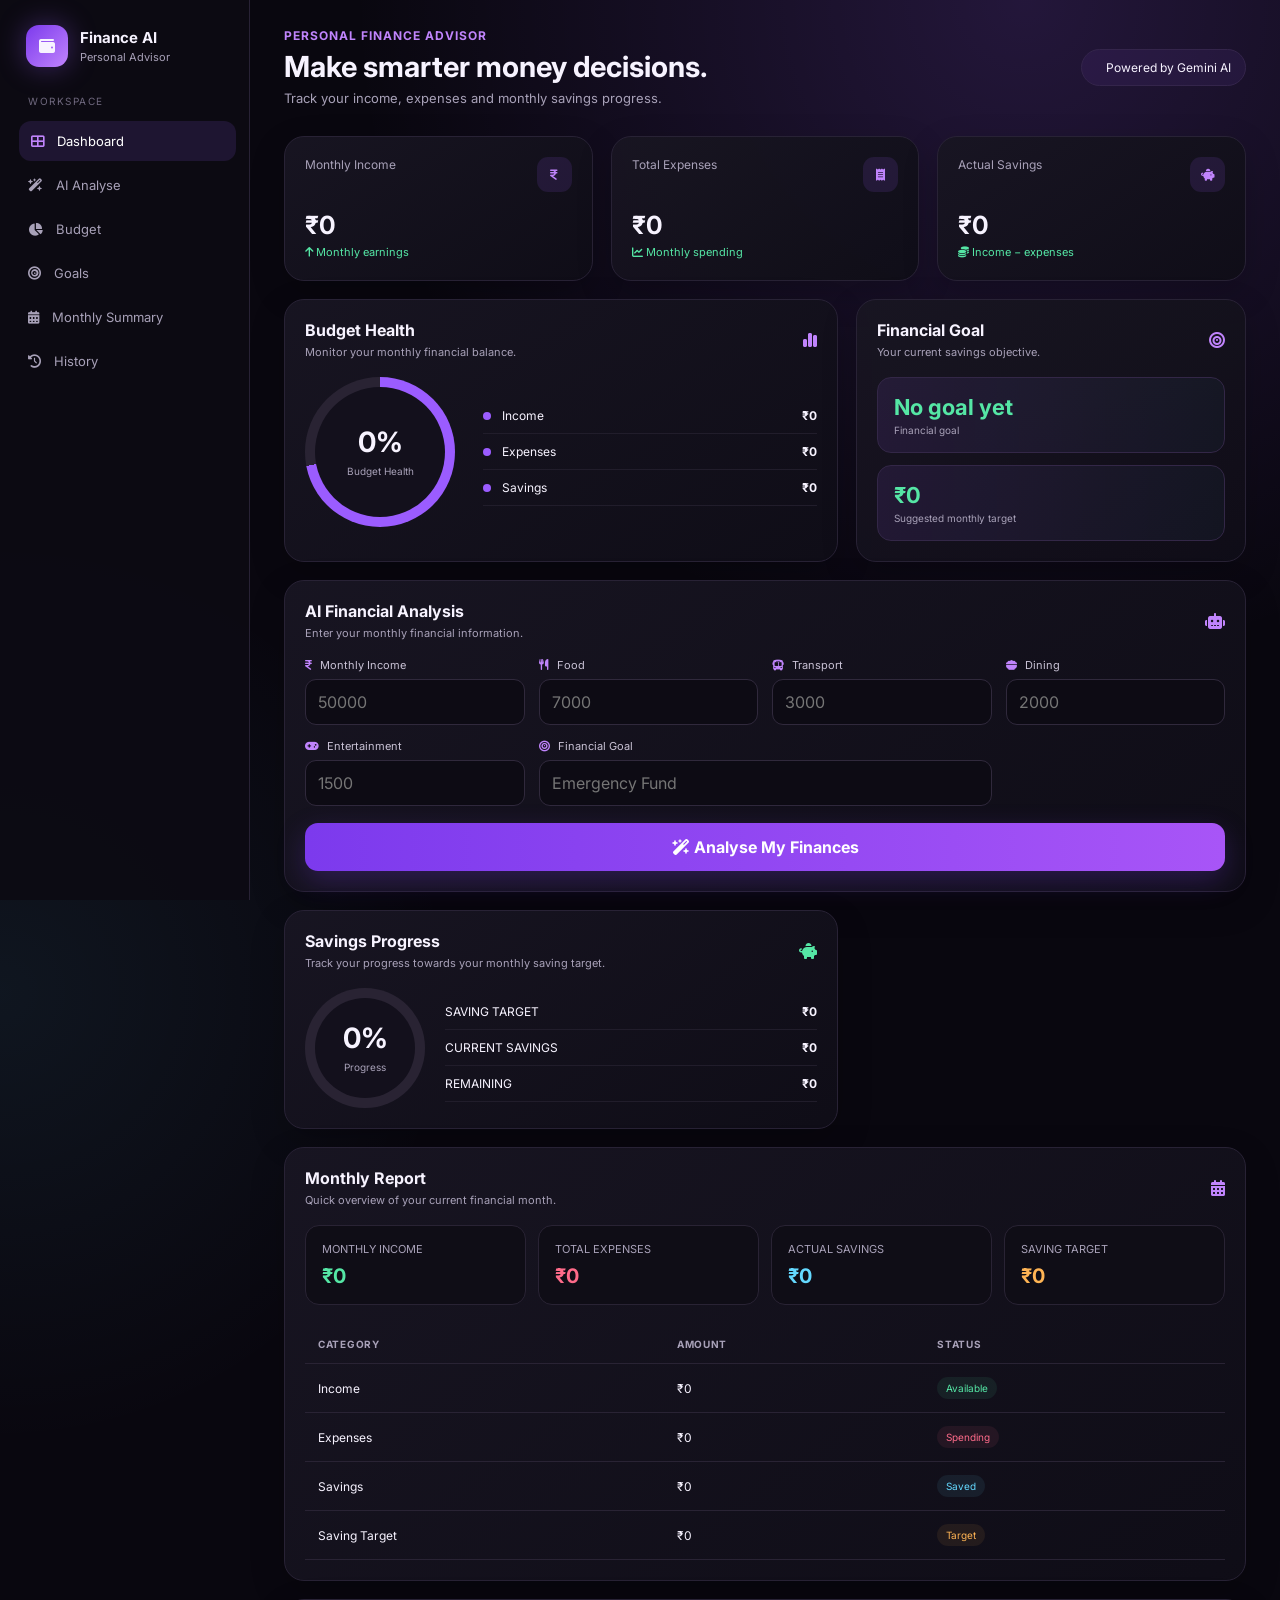
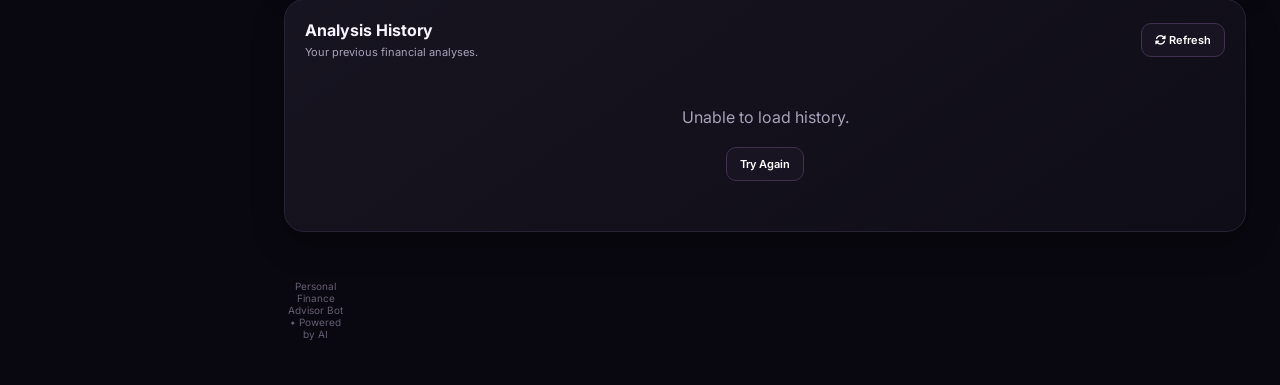
==== commit 0d863278: "Update dashboard and AI report features" ====
--- a/templates/index.html
+++ b/templates/index.html
@@ -14,6 +14,7 @@
 href="https://cdnjs.cloudflare.com/ajax/libs/font-awesome/6.5.2/css/all.min.css">
 
 <style>
+
 *{
     box-sizing:border-box;
     margin:0;
@@ -49,7 +50,8 @@
     min-height:100vh;
 }
 
-button,input{
+button,
+input{
     font:inherit;
 }
 
@@ -62,7 +64,7 @@
     min-height:100vh;
 }
 
-/* SIDEBAR */
+/* ================= SIDEBAR ================= */
 
 .sidebar{
     width:250px;
@@ -72,6 +74,7 @@
     position:fixed;
     inset:0 auto 0 0;
     z-index:10;
+    overflow-y:auto;
 }
 
 .logo{
@@ -134,7 +137,7 @@
     color:var(--violet);
 }
 
-/* MAIN */
+/* ================= MAIN ================= */
 
 .main{
     margin-left:250px;
@@ -181,7 +184,7 @@
     margin-right:7px;
 }
 
-/* GRID */
+/* ================= GRID ================= */
 
 .grid{
     display:grid;
@@ -260,7 +263,7 @@
     margin-top:5px;
 }
 
-/* CIRCLE */
+/* ================= CIRCLE ================= */
 
 .circle-wrap{
     display:flex;
@@ -322,7 +325,7 @@
     background:var(--purple);
 }
 
-/* FORM */
+/* ================= FORM ================= */
 
 .form-card{
     grid-column:span 12;
@@ -392,7 +395,34 @@
     display:none!important;
 }
 
-/* RESULTS */
+/* ================= RESULT ACTIONS ================= */
+
+.result-actions{
+    display:flex;
+    gap:10px;
+    flex-wrap:wrap;
+}
+
+.action-btn{
+    border:1px solid #403153;
+    background:#181422;
+    color:#fff;
+    border-radius:10px;
+    padding:9px 13px;
+    font-size:11px;
+    font-weight:600;
+}
+
+.action-btn:hover{
+    background:rgba(155,92,255,.14);
+}
+
+.action-btn.pdf{
+    background:linear-gradient(90deg,#7c3aed,#a855f7);
+    border-color:transparent;
+}
+
+/* ================= RESULTS ================= */
 
 .results-section{
     margin-top:18px;
@@ -513,6 +543,7 @@
     place-items:center;
     background:rgba(155,92,255,.12);
     color:var(--violet);
+    flex-shrink:0;
 }
 
 .suggestion-content{
@@ -528,7 +559,7 @@
     margin-top:6px;
 }
 
-/* GOAL */
+/* ================= GOAL ================= */
 
 .target-card{
     margin-top:12px;
@@ -550,7 +581,57 @@
     margin-top:4px;
 }
 
-/* MONTHLY SUMMARY */
+/* ================= DETAILED REPORT ================= */
+
+.detailed-report{
+    grid-column:span 12;
+}
+
+.report-highlight{
+    display:grid;
+    grid-template-columns:repeat(3,1fr);
+    gap:12px;
+}
+
+.highlight-box{
+    padding:15px;
+    border-radius:14px;
+    background:#0f0d16;
+    border:1px solid #292334;
+}
+
+.highlight-box span{
+    display:block;
+    color:var(--muted);
+    font-size:10px;
+    margin-bottom:7px;
+}
+
+.highlight-box strong{
+    font-size:18px;
+}
+
+.report-section{
+    margin-top:18px;
+}
+
+.report-section h4{
+    font-size:13px;
+    margin-bottom:10px;
+    color:#fff;
+}
+
+.report-text{
+    color:var(--muted);
+    font-size:12px;
+    line-height:1.7;
+    padding:14px;
+    border-radius:12px;
+    background:#0f0d16;
+    border:1px solid #292334;
+}
+
+/* ================= MONTHLY SUMMARY ================= */
 
 .summary-card{
     grid-column:span 12;
@@ -645,7 +726,70 @@
     background:rgba(255,180,84,.08);
 }
 
-/* FOOTER */
+/* ================= HISTORY ================= */
+
+.history-card{
+    grid-column:span 12;
+    scroll-margin-top:20px;
+}
+
+.history-list{
+    display:flex;
+    flex-direction:column;
+    gap:12px;
+}
+
+.history-item{
+    padding:15px;
+    background:#0f0d16;
+    border:1px solid #292334;
+    border-radius:14px;
+}
+
+.history-top{
+    display:flex;
+    justify-content:space-between;
+    gap:15px;
+    align-items:center;
+}
+
+.history-date{
+    color:var(--muted);
+    font-size:10px;
+}
+
+.history-values{
+    display:flex;
+    gap:18px;
+    flex-wrap:wrap;
+    margin-top:10px;
+    color:#ddd6e8;
+    font-size:11px;
+}
+
+.history-goal{
+    margin-top:8px;
+    color:var(--violet);
+    font-size:11px;
+}
+
+.history-btn{
+    margin-top:12px;
+    border:1px solid #403153;
+    background:#181422;
+    color:#fff;
+    border-radius:9px;
+    padding:8px 12px;
+    font-size:10px;
+}
+
+.empty-history{
+    padding:30px;
+    text-align:center;
+    color:var(--muted);
+}
+
+/* ================= FOOTER ================= */
 
 footer{
     text-align:center;
@@ -654,7 +798,66 @@
     margin-top:30px;
 }
 
-/* RESPONSIVE */
+/* ================= PRINT / PDF ================= */
+
+@media print{
+
+    body{
+        background:white!important;
+        color:#111!important;
+    }
+
+    .sidebar,
+    .topbar,
+    #analyse,
+    footer,
+    .result-actions,
+    #history,
+    .no-print{
+        display:none!important;
+    }
+
+    .main{
+        margin:0!important;
+        width:100%!important;
+        padding:0!important;
+    }
+
+    .card{
+        background:white!important;
+        color:#111!important;
+        border:1px solid #ddd!important;
+        box-shadow:none!important;
+        break-inside:avoid;
+    }
+
+    .card-title h3,
+    .report-section h4,
+    .budget-item-top span,
+    .analysis-content strong{
+        color:#111!important;
+    }
+
+    .card-title p,
+    .report-text,
+    .analysis-content p,
+    .analysis-status,
+    .suggestion-content p{
+        color:#444!important;
+    }
+
+    .grid{
+        display:block!important;
+    }
+
+    .results-section,
+    .detailed-report,
+    .summary-card{
+        margin-bottom:15px!important;
+    }
+}
+
+/* ================= RESPONSIVE ================= */
 
 @media(max-width:1000px){
 
@@ -689,6 +892,10 @@
     .summary-grid{
         grid-template-columns:repeat(2,1fr);
     }
+
+    .report-highlight{
+        grid-template-columns:1fr;
+    }
 }
 
 @media(max-width:650px){
@@ -715,7 +922,9 @@
     .section-card,
     .side-card,
     .form-card,
-    .summary-card{
+    .summary-card,
+    .history-card,
+    .detailed-report{
         grid-column:span 12;
     }
 
@@ -742,7 +951,13 @@
     .summary-card{
         overflow-x:auto;
     }
-}
+
+    .history-top{
+        flex-direction:column;
+        align-items:flex-start;
+    }
+}
+
 </style>
 </head>
 
@@ -750,11 +965,12 @@
 
 <div class="app">
 
-<!-- SIDEBAR -->
+<!-- ================= SIDEBAR ================= -->
 
 <aside class="sidebar">
 
     <div class="logo">
+
         <div class="logo-icon">
             <i class="fa-solid fa-wallet"></i>
         </div>
@@ -763,6 +979,7 @@
             <h2>Finance AI</h2>
             <span>Personal Advisor</span>
         </div>
+
     </div>
 
     <div class="nav-title">Workspace</div>
@@ -794,767 +1011,1062 @@
             <span>Monthly Summary</span>
         </a>
 
+        <a href="#history">
+            <i class="fa-solid fa-clock-rotate-left"></i>
+            <span>History</span>
+        </a>
+
     </nav>
 
 </aside>
 
 
-<!-- MAIN -->
+<!-- ================= MAIN ================= -->
 
 <main class="main" id="dashboard">
 
-    <!-- TOPBAR -->
-
-    <header class="topbar">
+<header class="topbar">
+
+    <div>
+
+        <div class="eyebrow">
+            Personal Finance Advisor
+        </div>
+
+        <h1>
+            Make smarter money decisions.
+        </h1>
+
+        <p>
+            Track your income, expenses and monthly savings progress.
+        </p>
+
+    </div>
+
+    <div class="ai-badge">
+
+        <i class="fa-solid fa-sparkles"></i>
+
+        Powered by Gemini AI
+
+    </div>
+
+</header>
+
+
+<section class="grid">
+
+<!-- ================= STAT CARDS ================= -->
+
+<div class="card stat">
+
+    <div class="stat-head">
+
+        <span>
+            Monthly Income
+        </span>
+
+        <div class="stat-icon">
+            <i class="fa-solid fa-indian-rupee-sign"></i>
+        </div>
+
+    </div>
+
+    <h2 id="incomeValue">
+        ₹0
+    </h2>
+
+    <small>
+        <i class="fa-solid fa-arrow-up"></i>
+        Monthly earnings
+    </small>
+
+</div>
+
+
+<div class="card stat">
+
+    <div class="stat-head">
+
+        <span>
+            Total Expenses
+        </span>
+
+        <div class="stat-icon">
+            <i class="fa-solid fa-receipt"></i>
+        </div>
+
+    </div>
+
+    <h2 id="expenseValue">
+        ₹0
+    </h2>
+
+    <small>
+        <i class="fa-solid fa-chart-line"></i>
+        Monthly spending
+    </small>
+
+</div>
+
+
+<div class="card stat">
+
+    <div class="stat-head">
+
+        <span>
+            Actual Savings
+        </span>
+
+        <div class="stat-icon">
+            <i class="fa-solid fa-piggy-bank"></i>
+        </div>
+
+    </div>
+
+    <h2 id="savingValue">
+        ₹0
+    </h2>
+
+    <small>
+        <i class="fa-solid fa-coins"></i>
+        Income − expenses
+    </small>
+
+</div>
+
+
+<!-- ================= BUDGET HEALTH ================= -->
+
+<div class="card section-card" id="budget">
+
+    <div class="card-title">
 
         <div>
-            <div class="eyebrow">Personal Finance Advisor</div>
-
-            <h1>Make smarter money decisions.</h1>
+
+            <h3>
+                Budget Health
+            </h3>
 
             <p>
-                Track your income, expenses and monthly savings progress.
+                Monitor your monthly financial balance.
             </p>
+
         </div>
 
-        <div class="ai-badge">
-            <i class="fa-solid fa-sparkles"></i>
-            Powered by Gemini AI
+        <i class="fa-solid fa-chart-simple"
+           style="color:var(--violet)">
+        </i>
+
+    </div>
+
+
+    <div class="circle-wrap">
+
+        <div class="circle" id="healthCircle">
+
+            <div class="circle-content">
+
+                <strong id="healthPercent">
+                    0%
+                </strong>
+
+                <span>
+                    Budget Health
+                </span>
+
+            </div>
+
         </div>
 
-    </header>
-
-
-    <!-- STAT CARDS -->
-
-    <section class="grid">
-
-        <div class="card stat">
-
-            <div class="stat-head">
-                <span>Monthly Income</span>
-
-                <div class="stat-icon">
-                    <i class="fa-solid fa-indian-rupee-sign"></i>
-                </div>
-            </div>
-
-            <h2 id="incomeValue">₹0</h2>
-
-            <small>
-                <i class="fa-solid fa-arrow-up"></i>
-                Monthly earnings
-            </small>
-
-        </div>
-
-
-        <div class="card stat">
-
-            <div class="stat-head">
-                <span>Total Expenses</span>
-
-                <div class="stat-icon">
-                    <i class="fa-solid fa-receipt"></i>
-                </div>
-            </div>
-
-            <h2 id="expenseValue">₹0</h2>
-
-            <small>
-                <i class="fa-solid fa-chart-line"></i>
-                Monthly spending
-            </small>
-
-        </div>
-
-
-        <div class="card stat">
-
-            <div class="stat-head">
-                <span>Actual Savings</span>
-
-                <div class="stat-icon">
-                    <i class="fa-solid fa-piggy-bank"></i>
-                </div>
-            </div>
-
-            <h2 id="savingValue">₹0</h2>
-
-            <small>
-                <i class="fa-solid fa-coins"></i>
-                Income − expenses
-            </small>
-
-        </div>
-
-
-        <!-- BUDGET HEALTH -->
-
-        <div class="card section-card" id="budget">
-
-            <div class="card-title">
-
-                <div>
-                    <h3>Budget Health</h3>
-
-                    <p>
-                        Monitor your monthly financial balance.
-                    </p>
-                </div>
-
-                <i class="fa-solid fa-chart-simple"
-                   style="color:var(--violet)">
-                </i>
-
-            </div>
-
-
-            <div class="circle-wrap">
-
-                <div class="circle" id="healthCircle">
-
-                    <div class="circle-content">
-
-                        <strong id="healthPercent">
-                            0%
-                        </strong>
-
-                        <span>
-                            Budget Health
-                        </span>
-
-                    </div>
-
-                </div>
-
-
-                <div class="legend">
-
-                    <div class="legend-row">
-
-                        <span>
-                            <span class="dot"></span>
-                            Income
-                        </span>
-
-                        <strong id="legendIncome">
-                            ₹0
-                        </strong>
-
-                    </div>
-
-
-                    <div class="legend-row">
-
-                        <span>
-                            <span class="dot"></span>
-                            Expenses
-                        </span>
-
-                        <strong id="legendExpenses">
-                            ₹0
-                        </strong>
-
-                    </div>
-
-
-                    <div class="legend-row">
-
-                        <span>
-                            <span class="dot"></span>
-                            Savings
-                        </span>
-
-                        <strong id="legendSavings">
-                            ₹0
-                        </strong>
-
-                    </div>
-
-                </div>
-
-            </div>
-
-        </div>
-
-
-        <!-- GOAL -->
-
-        <div class="card side-card" id="goals">
-
-            <div class="card-title">
-
-                <div>
-                    <h3>Financial Goal</h3>
-
-                    <p>
-                        Your current savings objective.
-                    </p>
-                </div>
-
-                <i class="fa-solid fa-bullseye"
-                   style="color:var(--violet)">
-                </i>
-
-            </div>
-
-
-            <div class="target-card">
-
-                <strong id="goalName">
-                    No goal yet
-                </strong>
+
+        <div class="legend">
+
+            <div class="legend-row">
 
                 <span>
-                    Financial goal
+                    <span class="dot"></span>
+                    Income
                 </span>
 
-            </div>
-
-
-            <div class="target-card">
-
-                <strong id="goalTarget">
+                <strong id="legendIncome">
                     ₹0
                 </strong>
 
+            </div>
+
+
+            <div class="legend-row">
+
                 <span>
-                    Suggested monthly target
+                    <span class="dot"></span>
+                    Expenses
                 </span>
 
+                <strong id="legendExpenses">
+                    ₹0
+                </strong>
+
             </div>
 
+
+            <div class="legend-row">
+
+                <span>
+                    <span class="dot"></span>
+                    Savings
+                </span>
+
+                <strong id="legendSavings">
+                    ₹0
+                </strong>
+
+            </div>
+
         </div>
 
-
-        <!-- ANALYSE FORM -->
-
-        <div class="card form-card" id="analyse">
-
-            <div class="card-title">
-
-                <div>
-                    <h3>AI Financial Analysis</h3>
-
-                    <p>
-                        Enter your monthly financial information.
-                    </p>
-                </div>
-
-                <i class="fa-solid fa-robot"
-                   style="color:var(--violet)">
-                </i>
+    </div>
+
+</div>
+
+
+<!-- ================= GOALS ================= -->
+
+<div class="card side-card" id="goals">
+
+    <div class="card-title">
+
+        <div>
+
+            <h3>
+                Financial Goal
+            </h3>
+
+            <p>
+                Your current savings objective.
+            </p>
+
+        </div>
+
+        <i class="fa-solid fa-bullseye"
+           style="color:var(--violet)">
+        </i>
+
+    </div>
+
+
+    <div class="target-card">
+
+        <strong id="goalName">
+            No goal yet
+        </strong>
+
+        <span>
+            Financial goal
+        </span>
+
+    </div>
+
+
+    <div class="target-card">
+
+        <strong id="goalTarget">
+            ₹0
+        </strong>
+
+        <span>
+            Suggested monthly target
+        </span>
+
+    </div>
+
+</div>
+
+
+<!-- ================= ANALYSE FORM ================= -->
+
+<div class="card form-card" id="analyse">
+
+    <div class="card-title">
+
+        <div>
+
+            <h3>
+                AI Financial Analysis
+            </h3>
+
+            <p>
+                Enter your monthly financial information.
+            </p>
+
+        </div>
+
+        <i class="fa-solid fa-robot"
+           style="color:var(--violet)">
+        </i>
+
+    </div>
+
+
+    <form id="financeForm">
+
+        <div class="form-grid">
+
+            <div class="input-group">
+
+                <label>
+                    <i class="fa-solid fa-indian-rupee-sign"></i>
+                    Monthly Income
+                </label>
+
+                <input
+                    type="number"
+                    id="income"
+                    min="0"
+                    step="0.01"
+                    placeholder="50000"
+                    required
+                >
 
             </div>
 
 
-            <form id="financeForm">
-
-                <div class="form-grid">
-
-                    <div class="input-group">
-
-                        <label>
-                            <i class="fa-solid fa-indian-rupee-sign"></i>
-                            Monthly Income
-                        </label>
-
-                        <input
-                            type="number"
-                            id="income"
-                            min="0"
-                            step="0.01"
-                            placeholder="50000"
-                            required
-                        >
-
-                    </div>
-
-
-                    <div class="input-group">
-
-                        <label>
-                            <i class="fa-solid fa-utensils"></i>
-                            Food
-                        </label>
-
-                        <input
-                            type="number"
-                            id="food"
-                            min="0"
-                            step="0.01"
-                            placeholder="7000"
-                            required
-                        >
-
-                    </div>
-
-
-                    <div class="input-group">
-
-                        <label>
-                            <i class="fa-solid fa-bus"></i>
-                            Transport
-                        </label>
-
-                        <input
-                            type="number"
-                            id="transport"
-                            min="0"
-                            step="0.01"
-                            placeholder="3000"
-                            required
-                        >
-
-                    </div>
-
-
-                    <div class="input-group">
-
-                        <label>
-                            <i class="fa-solid fa-bowl-food"></i>
-                            Dining
-                        </label>
-
-                        <input
-                            type="number"
-                            id="dining"
-                            min="0"
-                            step="0.01"
-                            placeholder="2000"
-                            required
-                        >
-
-                    </div>
-
-
-                    <div class="input-group">
-
-                        <label>
-                            <i class="fa-solid fa-gamepad"></i>
-                            Entertainment
-                        </label>
-
-                        <input
-                            type="number"
-                            id="entertainment"
-                            min="0"
-                            step="0.01"
-                            placeholder="1500"
-                            required
-                        >
-
-                    </div>
-
-
-                    <div class="input-group full">
-
-                        <label>
-                            <i class="fa-solid fa-bullseye"></i>
-                            Financial Goal
-                        </label>
-
-                        <input
-                            type="text"
-                            id="goal"
-                            placeholder="Emergency Fund"
-                            required
-                        >
-
-                    </div>
-
-                </div>
-
-
-                <button
-                    type="submit"
-                    class="analyse-btn"
-                    id="analyseBtn">
-
-                    <i class="fa-solid fa-wand-magic-sparkles"></i>
-
-                    Analyse My Finances
-
-                </button>
-
-            </form>
-
+            <div class="input-group">
+
+                <label>
+                    <i class="fa-solid fa-utensils"></i>
+                    Food
+                </label>
+
+                <input
+                    type="number"
+                    id="food"
+                    min="0"
+                    step="0.01"
+                    placeholder="7000"
+                    required
+                >
+
+            </div>
+
+
+            <div class="input-group">
+
+                <label>
+                    <i class="fa-solid fa-bus"></i>
+                    Transport
+                </label>
+
+                <input
+                    type="number"
+                    id="transport"
+                    min="0"
+                    step="0.01"
+                    placeholder="3000"
+                    required
+                >
+
+            </div>
+
+
+            <div class="input-group">
+
+                <label>
+                    <i class="fa-solid fa-bowl-food"></i>
+                    Dining
+                </label>
+
+                <input
+                    type="number"
+                    id="dining"
+                    min="0"
+                    step="0.01"
+                    placeholder="2000"
+                    required
+                >
+
+            </div>
+
+
+            <div class="input-group">
+
+                <label>
+                    <i class="fa-solid fa-gamepad"></i>
+                    Entertainment
+                </label>
+
+                <input
+                    type="number"
+                    id="entertainment"
+                    min="0"
+                    step="0.01"
+                    placeholder="1500"
+                    required
+                >
+
+            </div>
+
+
+            <div class="input-group full">
+
+                <label>
+                    <i class="fa-solid fa-bullseye"></i>
+                    Financial Goal
+                </label>
+
+                <input
+                    type="text"
+                    id="goal"
+                    placeholder="Emergency Fund"
+                    required
+                >
+
+            </div>
+
+        </div>
+
+
+        <button
+            type="submit"
+            class="analyse-btn"
+            id="analyseBtn">
+
+            <i class="fa-solid fa-wand-magic-sparkles"></i>
+
+            Analyse My Finances
+
+        </button>
+
+    </form>
+
+
+    <div
+        class="loading hidden"
+        id="loading">
+
+        <i class="fa-solid fa-spinner fa-spin"></i>
+
+        AI is analysing your finances...
+
+    </div>
+
+</div>
+
+
+<!-- ================= AI BUDGET ================= -->
+
+<div
+    class="card section-card results-section hidden"
+    id="resultsCard">
+
+    <div class="card-title">
+
+        <div>
+
+            <h3>
+                AI Budget Plan
+            </h3>
+
+            <p>
+                Recommended allocation for your income.
+            </p>
+
+        </div>
+
+        <div class="result-actions no-print">
+
+            <button
+                class="action-btn pdf"
+                onclick="saveReportPDF()">
+
+                <i class="fa-solid fa-file-pdf"></i>
+                Save Report as PDF
+
+            </button>
+
+        </div>
+
+    </div>
+
+    <div id="budgetResults"></div>
+
+</div>
+
+
+<!-- ================= SPENDING ANALYSIS ================= -->
+
+<div
+    class="card side-card results-section hidden"
+    id="analysisCard">
+
+    <div class="card-title">
+
+        <div>
+
+            <h3>
+                Spending Analysis
+            </h3>
+
+            <p>
+                AI analysis of your spending habits.
+            </p>
+
+        </div>
+
+        <i class="fa-solid fa-magnifying-glass-chart"
+           style="color:var(--violet)">
+        </i>
+
+    </div>
+
+    <div id="analysisResults"></div>
+
+</div>
+
+
+<!-- ================= SAVING SUGGESTIONS ================= -->
+
+<div
+    class="card form-card results-section hidden"
+    id="savingCard">
+
+    <div class="card-title">
+
+        <div>
+
+            <h3>
+                Saving Suggestions
+            </h3>
+
+            <p>
+                Personalized recommendations from AI.
+            </p>
+
+        </div>
+
+        <i class="fa-solid fa-lightbulb"
+           style="color:var(--violet)">
+        </i>
+
+    </div>
+
+    <ul
+        class="suggestions-list"
+        id="savingResults">
+    </ul>
+
+</div>
+
+
+<!-- ================= DETAILED AI REPORT ================= -->
+
+<div
+    class="card detailed-report hidden"
+    id="detailedReport">
+
+    <div class="card-title">
+
+        <div>
+
+            <h3>
+                Financial Overview
+            </h3>
+
+            <p>
+                Complete AI-generated financial report.
+            </p>
+
+        </div>
+
+        <i class="fa-solid fa-file-invoice-dollar"
+           style="color:var(--violet)">
+        </i>
+
+    </div>
+
+
+    <div class="report-highlight">
+
+        <div class="highlight-box">
+
+            <span>
+                SAVINGS RATE
+            </span>
+
+            <strong id="reportSavingsRate">
+                0%
+            </strong>
+
+        </div>
+
+
+        <div class="highlight-box">
+
+            <span>
+                LARGEST EXPENSE
+            </span>
+
+            <strong id="reportLargestExpense">
+                —
+            </strong>
+
+        </div>
+
+
+        <div class="highlight-box">
+
+            <span>
+                INCOME / EXPENSE RATIO
+            </span>
+
+            <strong id="reportRatio">
+                —
+            </strong>
+
+        </div>
+
+    </div>
+
+
+    <div class="report-section">
+
+        <h4>
+            <i class="fa-solid fa-triangle-exclamation"></i>
+            Spending Alerts
+        </h4>
+
+        <div
+            class="report-text"
+            id="reportAlerts">
+            —
+        </div>
+
+    </div>
+
+
+    <div class="report-section">
+
+        <h4>
+            <i class="fa-solid fa-lightbulb"></i>
+            Smart Suggestions
+        </h4>
+
+        <div
+            class="report-text"
+            id="reportSuggestions">
+            —
+        </div>
+
+    </div>
+
+
+    <div class="report-section">
+
+        <h4>
+            <i class="fa-solid fa-chart-line"></i>
+            Future Prediction
+        </h4>
+
+        <div
+            class="report-text"
+            id="reportPrediction">
+            —
+        </div>
+
+    </div>
+
+
+    <div class="report-section">
+
+        <h4>
+            <i class="fa-solid fa-bullseye"></i>
+            Financial Goal
+        </h4>
+
+        <div
+            class="report-text"
+            id="reportGoal">
+            —
+        </div>
+
+    </div>
+
+
+    <div class="report-section">
+
+        <h4>
+            <i class="fa-solid fa-robot"></i>
+            AI Confidence
+        </h4>
+
+        <div
+            class="report-text"
+            id="reportConfidence">
+            Medium
+        </div>
+
+    </div>
+
+</div>
+
+
+<!-- ================= SAVINGS PROGRESS ================= -->
+
+<div class="card section-card">
+
+    <div class="card-title">
+
+        <div>
+
+            <h3>
+                Savings Progress
+            </h3>
+
+            <p>
+                Track your progress towards your monthly saving target.
+            </p>
+
+        </div>
+
+        <i class="fa-solid fa-piggy-bank"
+           style="color:var(--green)">
+        </i>
+
+    </div>
+
+
+    <div style="display:flex;align-items:center;gap:20px">
+
+        <div
+            class="circle"
+            id="savingCircle"
+            style="
+            width:120px;
+            height:120px;
+            background:conic-gradient(
+                var(--green) 0deg,
+                #292333 0deg
+            );
+            ">
+
+            <div class="circle-content">
+
+                <strong id="savingPercent">
+                    0%
+                </strong>
+
+                <span>
+                    Progress
+                </span>
+
+            </div>
+
+        </div>
+
+
+        <div class="legend">
+
+            <div class="legend-row">
+
+                <span>
+                    SAVING TARGET
+                </span>
+
+                <strong id="savingTarget">
+                    ₹0
+                </strong>
+
+            </div>
+
+
+            <div class="legend-row">
+
+                <span>
+                    CURRENT SAVINGS
+                </span>
+
+                <strong id="currentSavings">
+                    ₹0
+                </strong>
+
+            </div>
+
+
+            <div class="legend-row">
+
+                <span>
+                    REMAINING
+                </span>
+
+                <strong id="remainingSavings">
+                    ₹0
+                </strong>
+
+            </div>
+
+        </div>
+
+    </div>
+
+</div>
+
+
+<!-- ================= MONTHLY SUMMARY ================= -->
+
+<div
+    class="card summary-card"
+    id="monthlySummary">
+
+    <div class="card-title">
+
+        <div>
+
+            <h3>
+                Monthly Report
+            </h3>
+
+            <p>
+                Quick overview of your current financial month.
+            </p>
+
+        </div>
+
+        <i class="fa-solid fa-calendar-days"
+           style="color:var(--violet)">
+        </i>
+
+    </div>
+
+
+    <div class="summary-grid">
+
+        <div class="summary-box income">
+
+            <div class="summary-label">
+                MONTHLY INCOME
+            </div>
 
             <div
-                class="loading hidden"
-                id="loading">
-
-                <i class="fa-solid fa-spinner fa-spin"></i>
-
-                AI is analysing your finances...
+                class="summary-value"
+                id="summaryIncome">
+
+                ₹0
 
             </div>
 
         </div>
 
 
-        <!-- AI RESULTS -->
-
-        <div
-            class="card section-card results-section hidden"
-            id="resultsCard">
-
-            <div class="card-title">
-
-                <div>
-                    <h3>AI Budget Plan</h3>
-
-                    <p>
-                        Recommended allocation for your income.
-                    </p>
-                </div>
-
-                <i class="fa-solid fa-chart-pie"
-                   style="color:var(--violet)">
-                </i>
-
+        <div class="summary-box expense">
+
+            <div class="summary-label">
+                TOTAL EXPENSES
             </div>
 
-            <div id="budgetResults"></div>
+            <div
+                class="summary-value"
+                id="summaryExpenses">
+
+                ₹0
+
+            </div>
 
         </div>
 
 
-        <div
-            class="card side-card results-section hidden"
-            id="analysisCard">
-
-            <div class="card-title">
-
-                <div>
-                    <h3>Spending Analysis</h3>
-
-                    <p>
-                        AI analysis of your spending habits.
-                    </p>
-                </div>
-
-                <i class="fa-solid fa-magnifying-glass-chart"
-                   style="color:var(--violet)">
-                </i>
-
+        <div class="summary-box saving">
+
+            <div class="summary-label">
+                ACTUAL SAVINGS
             </div>
 
-            <div id="analysisResults"></div>
+            <div
+                class="summary-value"
+                id="summarySavings">
+
+                ₹0
+
+            </div>
 
         </div>
 
 
-        <div
-            class="card form-card results-section hidden"
-            id="savingCard">
-
-            <div class="card-title">
-
-                <div>
-                    <h3>Saving Suggestions</h3>
-
-                    <p>
-                        Personalized recommendations from AI.
-                    </p>
-                </div>
-
-                <i class="fa-solid fa-lightbulb"
-                   style="color:var(--violet)">
-                </i>
-
+        <div class="summary-box target">
+
+            <div class="summary-label">
+                SAVING TARGET
             </div>
 
-            <ul
-                class="suggestions-list"
-                id="savingResults">
-            </ul>
+            <div
+                class="summary-value"
+                id="summaryTarget">
+
+                ₹0
+
+            </div>
 
         </div>
 
-
-        <!-- SAVINGS PROGRESS -->
-
-        <div class="card section-card">
-
-            <div class="card-title">
-
-                <div>
-                    <h3>Savings Progress</h3>
-
-                    <p>
-                        Track your progress towards your monthly saving target.
-                    </p>
-                </div>
-
-                <i class="fa-solid fa-piggy-bank"
-                   style="color:var(--green)">
-                </i>
-
-            </div>
-
-
-            <div style="display:flex;align-items:center;gap:20px">
-
-                <div
-                    class="circle"
-                    id="savingCircle"
-                    style="
-                    width:120px;
-                    height:120px;
-                    background:conic-gradient(
-                        var(--green) 0deg,
-                        #292333 0deg
-                    );
-                    ">
-
-                    <div class="circle-content">
-
-                        <strong
-                            id="savingPercent">
-                            0%
-                        </strong>
-
-                        <span>
-                            Progress
-                        </span>
-
-                    </div>
-
-                </div>
-
-
-                <div class="legend">
-
-                    <div class="legend-row">
-
-                        <span>SAVING TARGET</span>
-
-                        <strong id="savingTarget">
-                            ₹0
-                        </strong>
-
-                    </div>
-
-
-                    <div class="legend-row">
-
-                        <span>CURRENT SAVINGS</span>
-
-                        <strong id="currentSavings">
-                            ₹0
-                        </strong>
-
-                    </div>
-
-
-                    <div class="legend-row">
-
-                        <span>REMAINING</span>
-
-                        <strong id="remainingSavings">
-                            ₹0
-                        </strong>
-
-                    </div>
-
-                </div>
-
-            </div>
+    </div>
+
+
+    <table class="report-table">
+
+        <thead>
+
+            <tr>
+
+                <th>
+                    Category
+                </th>
+
+                <th>
+                    Amount
+                </th>
+
+                <th>
+                    Status
+                </th>
+
+            </tr>
+
+        </thead>
+
+
+        <tbody>
+
+            <tr>
+
+                <td>
+                    Income
+                </td>
+
+                <td id="tableIncome">
+                    ₹0
+                </td>
+
+                <td>
+                    <span class="status available">
+                        Available
+                    </span>
+                </td>
+
+            </tr>
+
+
+            <tr>
+
+                <td>
+                    Expenses
+                </td>
+
+                <td id="tableExpenses">
+                    ₹0
+                </td>
+
+                <td>
+                    <span class="status spending">
+                        Spending
+                    </span>
+                </td>
+
+            </tr>
+
+
+            <tr>
+
+                <td>
+                    Savings
+                </td>
+
+                <td id="tableSavings">
+                    ₹0
+                </td>
+
+                <td>
+                    <span class="status saved">
+                        Saved
+                    </span>
+                </td>
+
+            </tr>
+
+
+            <tr>
+
+                <td>
+                    Saving Target
+                </td>
+
+                <td id="tableTarget">
+                    ₹0
+                </td>
+
+                <td>
+                    <span class="status target-status">
+                        Target
+                    </span>
+                </td>
+
+            </tr>
+
+        </tbody>
+
+    </table>
+
+</div>
+
+
+<!-- ================= HISTORY ================= -->
+
+<div
+    class="card history-card"
+    id="history">
+
+    <div class="card-title">
+
+        <div>
+
+            <h3>
+                Analysis History
+            </h3>
+
+            <p>
+                Your previous financial analyses.
+            </p>
 
         </div>
 
-
-        <!-- MONTHLY REPORT -->
-
-        <div
-            class="card summary-card"
-            id="monthlySummary">
-
-            <div class="card-title">
-
-                <div>
-                    <h3>Monthly Report</h3>
-
-                    <p>
-                        Quick overview of your current financial month.
-                    </p>
-                </div>
-
-                <i class="fa-solid fa-calendar-days"
-                   style="color:var(--violet)">
-                </i>
-
-            </div>
-
-
-            <div class="summary-grid">
-
-                <div class="summary-box income">
-
-                    <div class="summary-label">
-                        MONTHLY INCOME
-                    </div>
-
-                    <div
-                        class="summary-value"
-                        id="summaryIncome">
-
-                        ₹0
-
-                    </div>
-
-                </div>
-
-
-                <div class="summary-box expense">
-
-                    <div class="summary-label">
-                        TOTAL EXPENSES
-                    </div>
-
-                    <div
-                        class="summary-value"
-                        id="summaryExpenses">
-
-                        ₹0
-
-                    </div>
-
-                </div>
-
-
-                <div class="summary-box saving">
-
-                    <div class="summary-label">
-                        ACTUAL SAVINGS
-                    </div>
-
-                    <div
-                        class="summary-value"
-                        id="summarySavings">
-
-                        ₹0
-
-                    </div>
-
-                </div>
-
-
-                <div class="summary-box target">
-
-                    <div class="summary-label">
-                        SAVING TARGET
-                    </div>
-
-                    <div
-                        class="summary-value"
-                        id="summaryTarget">
-
-                        ₹0
-
-                    </div>
-
-                </div>
-
-            </div>
-
-
-            <table class="report-table">
-
-                <thead>
-
-                    <tr>
-                        <th>Category</th>
-                        <th>Amount</th>
-                        <th>Status</th>
-                    </tr>
-
-                </thead>
-
-
-                <tbody>
-
-                    <tr>
-
-                        <td>Income</td>
-
-                        <td id="tableIncome">
-                            ₹0
-                        </td>
-
-                        <td>
-                            <span class="status available">
-                                Available
-                            </span>
-                        </td>
-
-                    </tr>
-
-
-                    <tr>
-
-                        <td>Expenses</td>
-
-                        <td id="tableExpenses">
-                            ₹0
-                        </td>
-
-                        <td>
-                            <span class="status spending">
-                                Spending
-                            </span>
-                        </td>
-
-                    </tr>
-
-
-                    <tr>
-
-                        <td>Savings</td>
-
-                        <td id="tableSavings">
-                            ₹0
-                        </td>
-
-                        <td>
-                            <span class="status saved">
-                                Saved
-                            </span>
-                        </td>
-
-                    </tr>
-
-
-                    <tr>
-
-                        <td>Saving Target</td>
-
-                        <td id="tableTarget">
-                            ₹0
-                        </td>
-
-                        <td>
-                            <span class="status target-status">
-                                Target
-                            </span>
-                        </td>
-
-                    </tr>
-
-                </tbody>
-
-            </table>
-
+        <button
+            class="action-btn no-print"
+            onclick="loadHistory()">
+
+            <i class="fa-solid fa-rotate"></i>
+            Refresh
+
+        </button>
+
+    </div>
+
+
+    <div
+        class="history-list"
+        id="historyList">
+
+        <div class="empty-history">
+            Loading history...
         </div>
 
-    </section>
-
-
-    <footer>
-        Personal Finance Advisor Bot • Powered by AI
-    </footer>
+    </div>
+
+</div>
+
+
+<footer>
+    Personal Finance Advisor Bot • Powered by AI
+</footer>
+
+</section>
 
 </main>
 
@@ -1563,7 +2075,9 @@
 
 <script>
 
-/* ================= HELPERS ================= */
+/* ==================================================
+   HELPERS
+================================================== */
 
 function money(value){
 
@@ -1572,6 +2086,7 @@
     return "₹" + value.toLocaleString("en-IN",{
         maximumFractionDigits:0
     });
+
 }
 
 
@@ -1584,7 +2099,21 @@
 }
 
 
-/* ================= ELEMENTS ================= */
+function escapeHTML(value){
+
+    return String(value ?? "")
+        .replace(/&/g,"&amp;")
+        .replace(/</g,"&lt;")
+        .replace(/>/g,"&gt;")
+        .replace(/"/g,"&quot;")
+        .replace(/'/g,"&#039;");
+
+}
+
+
+/* ==================================================
+   ELEMENTS
+================================================== */
 
 const form =
     document.getElementById("financeForm");
@@ -1596,51 +2125,82 @@
     document.getElementById("analyseBtn");
 
 
-/* ================= FORM ================= */
+let currentReportData = null;
+
+
+/* ==================================================
+   FORM SUBMIT
+================================================== */
 
 form.addEventListener("submit",async function(e){
 
     e.preventDefault();
 
-    const income = numberValue("income");
-
-    const food = numberValue("food");
-
-    const transport = numberValue("transport");
-
-    const dining = numberValue("dining");
-
-    const entertainment = numberValue("entertainment");
+
+    const income =
+        numberValue("income");
+
+
+    const food =
+        numberValue("food");
+
+
+    const transport =
+        numberValue("transport");
+
+
+    const dining =
+        numberValue("dining");
+
+
+    const entertainment =
+        numberValue("entertainment");
+
 
     const goal =
-        document.getElementById("goal").value.trim();
+        document
+        .getElementById("goal")
+        .value
+        .trim();
 
 
     if(income <= 0){
 
-        alert("Please enter a valid monthly income.");
+        alert(
+            "Please enter a valid monthly income."
+        );
 
         return;
+
     }
 
 
     if(!goal){
 
-        alert("Please enter your financial goal.");
+        alert(
+            "Please enter your financial goal."
+        );
 
         return;
+
     }
 
 
     const expenses = {
+
         Food:food,
+
         Transport:transport,
+
         Dining:dining,
+
         Entertainment:entertainment
+
     };
 
 
     analyseBtn.disabled = true;
+
 
     analyseBtn.innerHTML =
         '<i class="fa-solid fa-spinner fa-spin"></i> Analysing...';
@@ -1651,28 +2211,31 @@
 
     try{
 
-        const response = await fetch("/analyse",{
-
-            method:"POST",
-
-            headers:{
-                "Content-Type":"application/json"
-            },
-
-            body:JSON.stringify({
-
-                income:income,
-
-                expenses:expenses,
-
-                goal:goal
-
-            })
-
-        });
-
-
-        const data = await response.json();
+        const response =
+            await fetch("/analyse",{
+
+                method:"POST",
+
+                headers:{
+                    "Content-Type":
+                        "application/json"
+                },
+
+                body:JSON.stringify({
+
+                    income:income,
+
+                    expenses:expenses,
+
+                    goal:goal
+
+                })
+
+            });
+
+
+        const data =
+            await response.json();
 
 
         if(!response.ok){
@@ -1694,6 +2257,9 @@
         );
 
 
+        loadHistory();
+
+
     }catch(error){
 
         console.error(error);
@@ -1707,7 +2273,9 @@
 
         loading.classList.add("hidden");
 
+
         analyseBtn.disabled = false;
+
 
         analyseBtn.innerHTML =
             '<i class="fa-solid fa-wand-magic-sparkles"></i> Analyse My Finances';
@@ -1717,7 +2285,9 @@
 });
 
 
-/* ================= DISPLAY RESULTS ================= */
+/* ==================================================
+   DISPLAY RESULTS
+================================================== */
 
 function displayResults(
     data,
@@ -1742,11 +2312,6 @@
         );
 
 
-    /*
-        AI response can have different
-        structures, so safely handle them.
-    */
-
     let budgetPlan =
         data.budget_plan ||
         data.budgetPlan ||
@@ -1771,10 +2336,14 @@
     if(typeof budgetPlan === "string"){
 
         try{
+
             budgetPlan =
                 JSON.parse(budgetPlan);
+
         }catch{
+
             budgetPlan = {};
+
         }
 
     }
@@ -1783,10 +2352,14 @@
     if(typeof spendingAnalysis === "string"){
 
         try{
+
             spendingAnalysis =
                 JSON.parse(spendingAnalysis);
+
         }catch{
+
             spendingAnalysis = [];
+
         }
 
     }
@@ -1795,13 +2368,34 @@
     if(typeof savingSuggestions === "string"){
 
         try{
+
             savingSuggestions =
                 JSON.parse(savingSuggestions);
+
         }catch{
+
             savingSuggestions = [];
+
         }
 
     }
+
+
+    currentReportData = {
+
+        data:data,
+
+        income:income,
+
+        expenses:expenses,
+
+        totalExpenses:totalExpenses,
+
+        actualSavings:actualSavings,
+
+        goal:goal
+
+    };
 
 
     updateDashboard(
@@ -1829,6 +2423,18 @@
     );
 
 
+    renderDetailedReport(
+        data,
+        income,
+        expenses,
+        totalExpenses,
+        actualSavings,
+        goal,
+        spendingAnalysis,
+        savingSuggestions
+    );
+
+
     document
         .getElementById("resultsCard")
         .classList.remove("hidden");
@@ -1841,6 +2447,11 @@
 
     document
         .getElementById("savingCard")
+        .classList.remove("hidden");
+
+
+    document
+        .getElementById("detailedReport")
         .classList.remove("hidden");
 
 
@@ -1854,7 +2465,220 @@
 }
 
 
-/* ================= DASHBOARD ================= */
+/* ==================================================
+   DETAILED REPORT
+================================================== */
+
+function renderDetailedReport(
+    data,
+    income,
+    expenses,
+    totalExpenses,
+    actualSavings,
+    goal,
+    analysis,
+    suggestions
+){
+
+    const savingsRate =
+        income > 0
+        ? (actualSavings / income) * 100
+        : 0;
+
+
+    let largestCategory = "None";
+    let largestAmount = 0;
+
+
+    Object.entries(expenses)
+    .forEach(([category,amount])=>{
+
+        amount =
+            Number(amount) || 0;
+
+
+        if(amount > largestAmount){
+
+            largestAmount = amount;
+
+            largestCategory = category;
+
+        }
+
+    });
+
+
+    const ratio =
+        totalExpenses > 0
+        ? income / totalExpenses
+        : 0;
+
+
+    document.getElementById(
+        "reportSavingsRate"
+    ).textContent =
+        savingsRate.toFixed(1) +
+        "%";
+
+
+    document.getElementById(
+        "reportLargestExpense"
+    ).textContent =
+        largestCategory +
+        " " +
+        money(largestAmount);
+
+
+    document.getElementById(
+        "reportRatio"
+    ).textContent =
+        ratio.toFixed(1) +
+        ":1";
+
+
+    let overspending = [];
+
+
+    if(Array.isArray(analysis)){
+
+        analysis.forEach(item=>{
+
+            const status =
+                String(
+                    item.status || ""
+                ).toLowerCase();
+
+
+            if(
+                status.includes("over") ||
+                status.includes("high") ||
+                status.includes("review")
+            ){
+
+                overspending.push(
+                    item.category ||
+                    item.name ||
+                    "Expense"
+                );
+
+            }
+
+        });
+
+    }
+
+
+    let alertText;
+
+
+    if(overspending.length === 0){
+
+        alertText =
+            "No overspending or negative balance detected. Your current spending appears manageable.";
+
+    }else{
+
+        alertText =
+            "Review the following categories: " +
+            overspending.join(", ") +
+            ".";
+
+    }
+
+
+    document.getElementById(
+        "reportAlerts"
+    ).textContent =
+        alertText;
+
+
+    let suggestionText = [];
+
+
+    if(Array.isArray(suggestions)){
+
+        suggestions.forEach(item=>{
+
+            const title =
+                item.title ||
+                item.suggestion ||
+                item.name ||
+                item.recommendation ||
+                "Saving recommendation";
+
+
+            const amount =
+                Number(
+                    item.amount ||
+                    item.savings ||
+                    0
+                );
+
+
+            if(amount > 0){
+
+                suggestionText.push(
+                    title +
+                    " — Potential saving " +
+                    money(amount)
+                );
+
+            }else{
+
+                suggestionText.push(
+                    title
+                );
+
+            }
+
+        });
+
+    }
+
+
+    if(suggestionText.length === 0){
+
+        suggestionText.push(
+            "Maintain regular savings and review discretionary expenses."
+        );
+
+    }
+
+
+    document.getElementById(
+        "reportSuggestions"
+    ).textContent =
+        suggestionText.join(" • ");
+
+
+    document.getElementById(
+        "reportPrediction"
+    ).textContent =
+        "If your current income and spending habits continue, your next month's balance could increase by approximately " +
+        money(actualSavings) +
+        ".";
+
+
+    document.getElementById(
+        "reportGoal"
+    ).textContent =
+        goal ||
+        "Monthly savings";
+
+
+    document.getElementById(
+        "reportConfidence"
+    ).textContent =
+        data.analysis_source === "Gemini AI"
+        ? "High"
+        : "Medium";
+
+}
+
+
+/* ==================================================
+   DASHBOARD
+================================================== */
 
 function updateDashboard(
     income,
@@ -1902,16 +2726,14 @@
     document.getElementById(
         "goalName"
     ).textContent =
-        goal || "Financial Goal";
-
-
-    /*
-        Default target = 20% of income.
-        AI target can overwrite it below.
-    */
+        goal ||
+        "Financial Goal";
+
 
     const target =
-        Math.round(income * 0.20);
+        Math.round(
+            income * 0.20
+        );
 
 
     document.getElementById(
@@ -1921,6 +2743,7 @@
 
 
     let health = 0;
+
 
     if(income > 0){
 
@@ -1963,7 +2786,9 @@
 }
 
 
-/* ================= MONTHLY SUMMARY ================= */
+/* ==================================================
+   MONTHLY SUMMARY
+================================================== */
 
 function updateMonthlySummary(
     income,
@@ -2021,6 +2846,7 @@
 
 
     let percentage = 0;
+
 
     if(target > 0){
 
@@ -2075,7 +2901,9 @@
 }
 
 
-/* ================= BUDGET ================= */
+/* ==================================================
+   BUDGET
+================================================== */
 
 function renderBudget(
     budget,
@@ -2094,53 +2922,103 @@
     let entries = [];
 
 
-    if(Array.isArray(budget)){
-
-        entries = budget;
-
-    }else if(
+    if(
         budget &&
-        typeof budget === "object"
+        Array.isArray(
+            budget.fixed_expenses
+        )
     ){
 
         entries =
-            Object.entries(budget)
-            .map(
-                ([category,value])=>({
-
-                    category:category,
-
-                    amount:
-                        typeof value === "object"
-                        ? (
-                            value.amount ||
-                            value.recommended ||
-                            value.budget ||
-                            0
-                        )
-                        : value
-
-                })
+            entries.concat(
+                budget.fixed_expenses
             );
 
     }
 
 
+    if(
+        budget &&
+        Array.isArray(
+            budget.variable_expenses
+        )
+    ){
+
+        entries =
+            entries.concat(
+                budget.variable_expenses
+            );
+
+    }
+
+
     if(entries.length === 0){
 
+        if(Array.isArray(budget)){
+
+            entries = budget;
+
+        }else if(
+            budget &&
+            typeof budget === "object"
+        ){
+
+            entries =
+                Object.entries(budget)
+                .map(
+                    ([category,value])=>({
+
+                        category:category,
+
+                        amount:
+                            typeof value === "object"
+                            ? (
+                                value.amount ||
+                                value.recommended ||
+                                value.budget ||
+                                0
+                            )
+                            : value
+
+                    })
+                );
+
+        }
+
+    }
+
+
+    if(entries.length === 0){
+
         entries = [
+
             {
-                category:"Recommended Spending",
-                amount:income * .7
+                category:
+                    "Recommended Spending",
+
+                amount:
+                    income * .7
+
             },
+
             {
-                category:"Savings",
-                amount:income * .2
+                category:
+                    "Savings",
+
+                amount:
+                    income * .2
+
             },
+
             {
-                category:"Emergency / Buffer",
-                amount:income * .1
+                category:
+                    "Emergency / Buffer",
+
+                amount:
+                    income * .1
+
             }
+
         ];
 
     }
@@ -2175,7 +3053,9 @@
 
 
         const div =
-            document.createElement("div");
+            document.createElement(
+                "div"
+            );
 
 
         div.className =
@@ -2227,7 +3107,9 @@
 }
 
 
-/* ================= SPENDING ANALYSIS ================= */
+/* ==================================================
+   SPENDING ANALYSIS
+================================================== */
 
 function renderAnalysis(
     analysis,
@@ -2275,7 +3157,15 @@
                             value.reason ||
                             ""
                         )
-                        : String(value)
+                        : String(value),
+
+                    amount:
+                        typeof value === "object"
+                        ? (
+                            value.amount ||
+                            0
+                        )
+                        : 0
 
                 })
             );
@@ -2292,7 +3182,8 @@
 
                     category:category,
 
-                    amount:Number(amount),
+                    amount:
+                        Number(amount),
 
                     status:
                         Number(amount) > 5000
@@ -2352,7 +3243,9 @@
 
 
         const div =
-            document.createElement("div");
+            document.createElement(
+                "div"
+            );
 
 
         div.className =
@@ -2396,6 +3289,14 @@
                         ${money(amount)}
                     </span>
 
+                    ${
+                        item.percentage !== undefined
+                        ? `<span>
+                            ${Number(item.percentage).toFixed(1)}%
+                           </span>`
+                        : ""
+                    }
+
                 </div>
 
                 <p>
@@ -2414,7 +3315,9 @@
 }
 
 
-/* ================= SUGGESTIONS ================= */
+/* ==================================================
+   SUGGESTIONS
+================================================== */
 
 function renderSuggestions(
     suggestions
@@ -2453,6 +3356,7 @@
                         ? (
                             value.description ||
                             value.message ||
+                            value.recommendation ||
                             ""
                         )
                         : String(value),
@@ -2477,7 +3381,8 @@
         items = [
 
             {
-                title:"Build an emergency fund",
+                title:
+                    "Build an emergency fund",
 
                 description:
                     "Try to save a fixed percentage of your monthly income before discretionary spending.",
@@ -2487,7 +3392,8 @@
             },
 
             {
-                title:"Review discretionary expenses",
+                title:
+                    "Review discretionary expenses",
 
                 description:
                     "Look for avoidable dining and entertainment expenses and redirect part of them to savings.",
@@ -2497,7 +3403,8 @@
             },
 
             {
-                title:"Track spending weekly",
+                title:
+                    "Track spending weekly",
 
                 description:
                     "Review your expenses every week to identify categories that are increasing unexpectedly.",
@@ -2514,12 +3421,16 @@
     items.forEach(item=>{
 
         const li =
-            document.createElement("li");
+            document.createElement(
+                "li"
+            );
 
 
         const title =
             item.title ||
+            item.suggestion ||
             item.name ||
+            item.recommendation ||
             "Saving Recommendation";
 
 
@@ -2585,43 +3496,351 @@
 }
 
 
-/* ================= SECURITY ================= */
-
-function escapeHTML(value){
-
-    return String(value ?? "")
-        .replace(/&/g,"&amp;")
-        .replace(/</g,"&lt;")
-        .replace(/>/g,"&gt;")
-        .replace(/"/g,"&quot;")
-        .replace(/'/g,"&#039;");
-
-}
-
-
-/* ================= NAV ACTIVE ================= */
+/* ==================================================
+   PDF
+================================================== */
+
+function saveReportPDF(){
+
+    if(!currentReportData){
+
+        alert(
+            "Please analyse your finances first."
+        );
+
+        return;
+
+    }
+
+
+    window.print();
+
+}
+
+
+/* ==================================================
+   HISTORY
+================================================== */
+
+async function loadHistory(){
+
+    const container =
+        document.getElementById(
+            "historyList"
+        );
+
+
+    container.innerHTML = `
+        <div class="empty-history">
+            <i class="fa-solid fa-spinner fa-spin"></i>
+            Loading history...
+        </div>
+    `;
+
+
+    try{
+
+        const response =
+            await fetch("/history");
+
+
+        const history =
+            await response.json();
+
+
+        if(!response.ok){
+
+            throw new Error(
+                history.error ||
+                "Could not load history."
+            );
+
+        }
+
+
+        if(!Array.isArray(history) || history.length === 0){
+
+            container.innerHTML = `
+                <div class="empty-history">
+                    <i class="fa-solid fa-clock-rotate-left"></i>
+                    <br><br>
+                    No analysis history yet.
+                </div>
+            `;
+
+            return;
+
+        }
+
+
+        container.innerHTML = "";
+
+
+        history.forEach(record=>{
+
+            const item =
+                document.createElement(
+                    "div"
+                );
+
+
+            item.className =
+                "history-item";
+
+
+            const expenses =
+                record.expenses || {};
+
+
+            const expenseText =
+                Object.entries(expenses)
+                .map(
+                    ([category,amount]) =>
+                        `${escapeHTML(category)}: ${money(amount)}`
+                )
+                .join(" • ");
+
+
+            item.innerHTML = `
+
+                <div class="history-top">
+
+                    <strong>
+                        Financial Analysis
+                    </strong>
+
+                    <span class="history-date">
+                        <i class="fa-regular fa-clock"></i>
+                        ${escapeHTML(record.created_at || "")}
+                    </span>
+
+                </div>
+
+                <div class="history-values">
+
+                    <span>
+                        Income:
+                        <strong>
+                            ${money(record.income)}
+                        </strong>
+                    </span>
+
+                    <span>
+                        Expenses:
+                        <strong>
+                            ${money(record.total_expenses)}
+                        </strong>
+                    </span>
+
+                    <span>
+                        Savings:
+                        <strong>
+                            ${money(
+                                Math.max(
+                                    0,
+                                    Number(record.income) -
+                                    Number(record.total_expenses)
+                                )
+                            )}
+                        </strong>
+                    </span>
+
+                </div>
+
+                <div class="history-goal">
+
+                    Goal:
+                    ${escapeHTML(
+                        record.goal ||
+                        "Monthly savings"
+                    )}
+
+                </div>
+
+                <div style="
+                    margin-top:8px;
+                    color:var(--muted);
+                    font-size:10px;
+                    line-height:1.6;
+                ">
+
+                    ${expenseText}
+
+                </div>
+
+                <button
+                    class="history-btn"
+                    onclick='loadHistoryRecord(${JSON.stringify(record)})'>
+
+                    <i class="fa-solid fa-eye"></i>
+                    View Analysis
+
+                </button>
+
+            `;
+
+
+            container.appendChild(item);
+
+        });
+
+
+    }catch(error){
+
+        console.error(error);
+
+
+        container.innerHTML = `
+
+            <div class="empty-history">
+
+                Unable to load history.
+
+                <br><br>
+
+                <button
+                    class="action-btn"
+                    onclick="loadHistory()">
+
+                    Try Again
+
+                </button>
+
+            </div>
+
+        `;
+
+    }
+
+}
+
+
+/* ==================================================
+   VIEW HISTORY RECORD
+================================================== */
+
+function loadHistoryRecord(record){
+
+    const expenses =
+        record.expenses || {};
+
+
+    const goal =
+        record.goal || "Monthly savings";
+
+
+    const income =
+        Number(record.income) || 0;
+
+
+    const totalExpenses =
+        Number(record.total_expenses) || 0;
+
+
+    const savings =
+        Math.max(
+            0,
+            income - totalExpenses
+        );
+
+
+    updateDashboard(
+        income,
+        totalExpenses,
+        savings,
+        goal
+    );
+
+
+    document.getElementById(
+        "income"
+    ).value =
+        income;
+
+
+    document.getElementById(
+        "food"
+    ).value =
+        expenses.Food || 0;
+
+
+    document.getElementById(
+        "transport"
+    ).value =
+        expenses.Transport || 0;
+
+
+    document.getElementById(
+        "dining"
+    ).value =
+        expenses.Dining || 0;
+
+
+    document.getElementById(
+        "entertainment"
+    ).value =
+        expenses.Entertainment || 0;
+
+
+    document.getElementById(
+        "goal"
+    ).value =
+        goal;
+
+
+    document.getElementById(
+        "monthlySummary"
+    ).scrollIntoView({
+        behavior:"smooth",
+        block:"start"
+    });
+
+}
+
+
+/* ==================================================
+   NAVIGATION
+================================================== */
 
 document
-    .querySelectorAll(".nav a")
-    .forEach(link=>{
-
-        link.addEventListener(
-            "click",
-            function(){
-
-                document
-                    .querySelectorAll(".nav a")
-                    .forEach(a =>
-                        a.classList.remove("active")
-                    );
-
-
-                this.classList.add("active");
-
-            }
-        );
-
-    });
+.querySelectorAll(".nav a")
+.forEach(link=>{
+
+    link.addEventListener(
+        "click",
+        function(){
+
+            document
+            .querySelectorAll(".nav a")
+            .forEach(a =>
+                a.classList.remove(
+                    "active"
+                )
+            );
+
+
+            this.classList.add(
+                "active"
+            );
+
+        }
+    );
+
+});
+
+
+/* ==================================================
+   LOAD HISTORY ON PAGE LOAD
+================================================== */
+
+document.addEventListener(
+    "DOMContentLoaded",
+    function(){
+
+        loadHistory();
+
+    }
+);
 
 </script>
 
